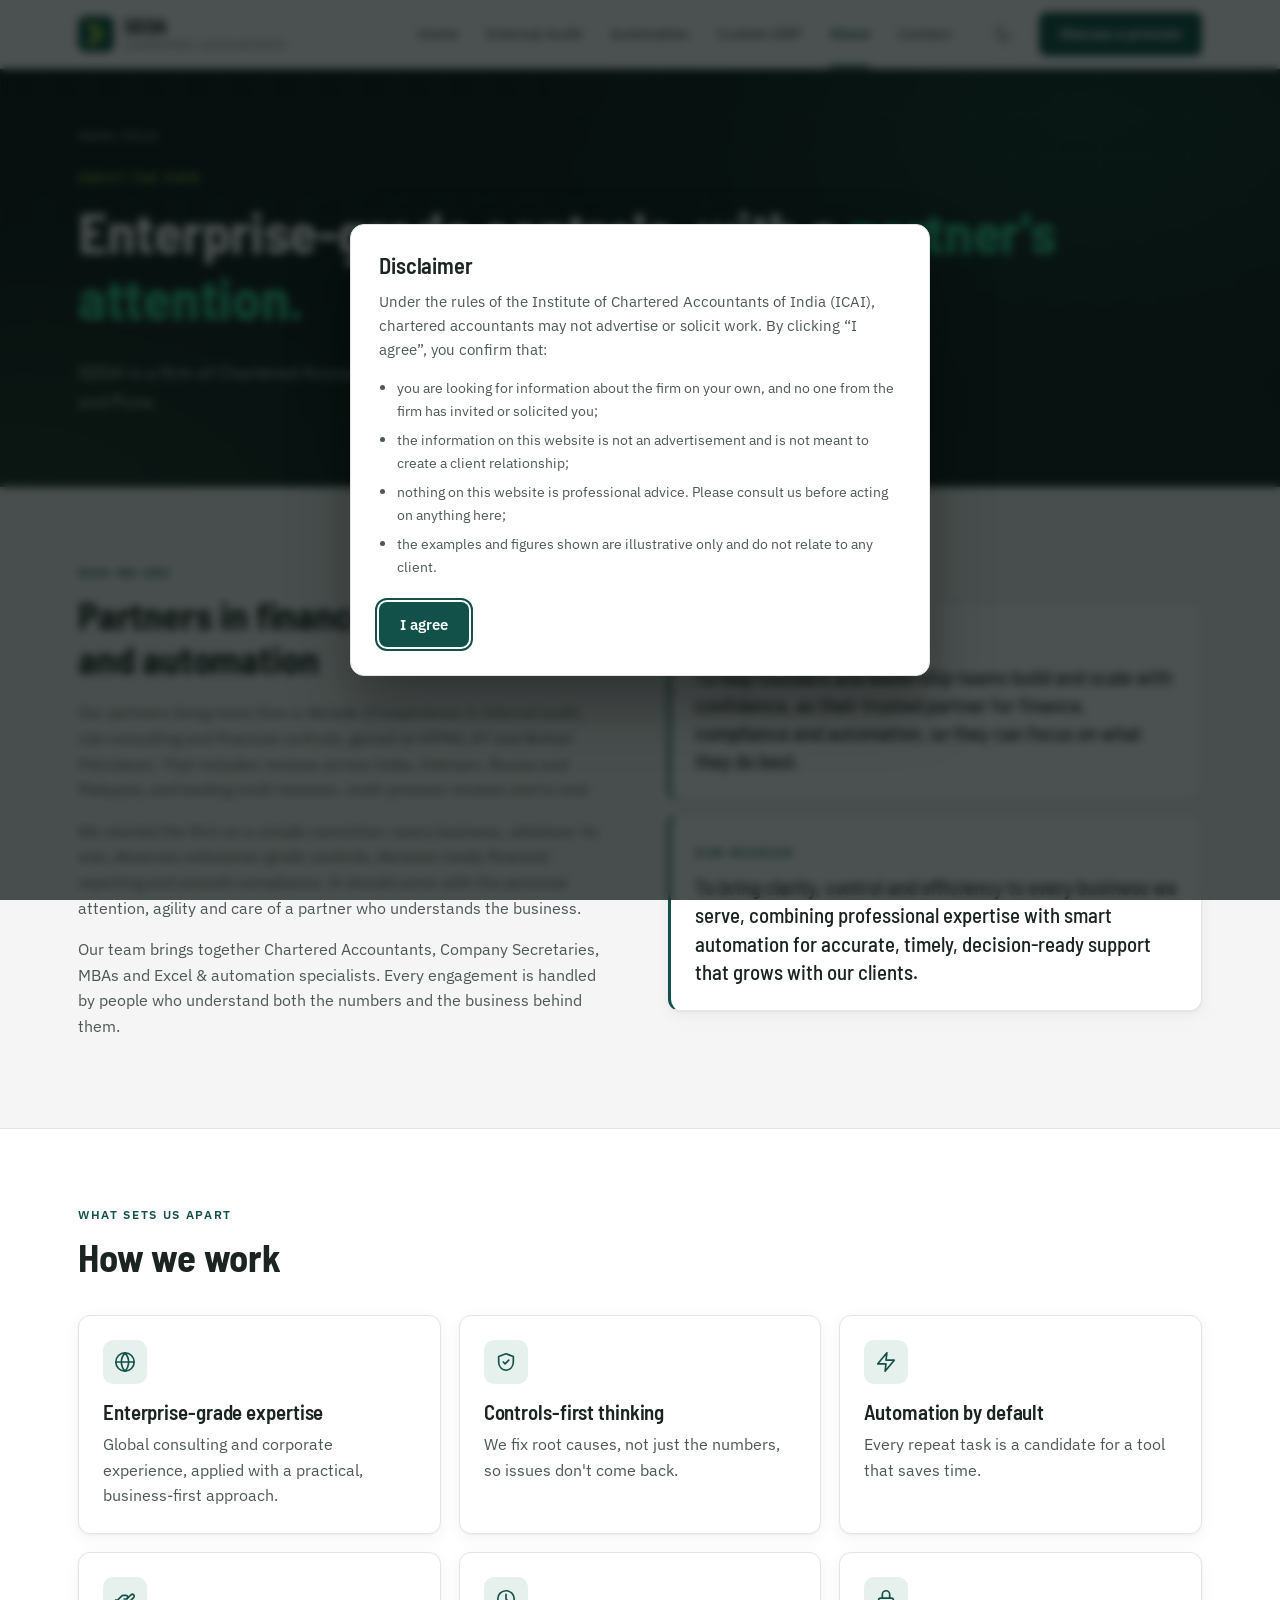
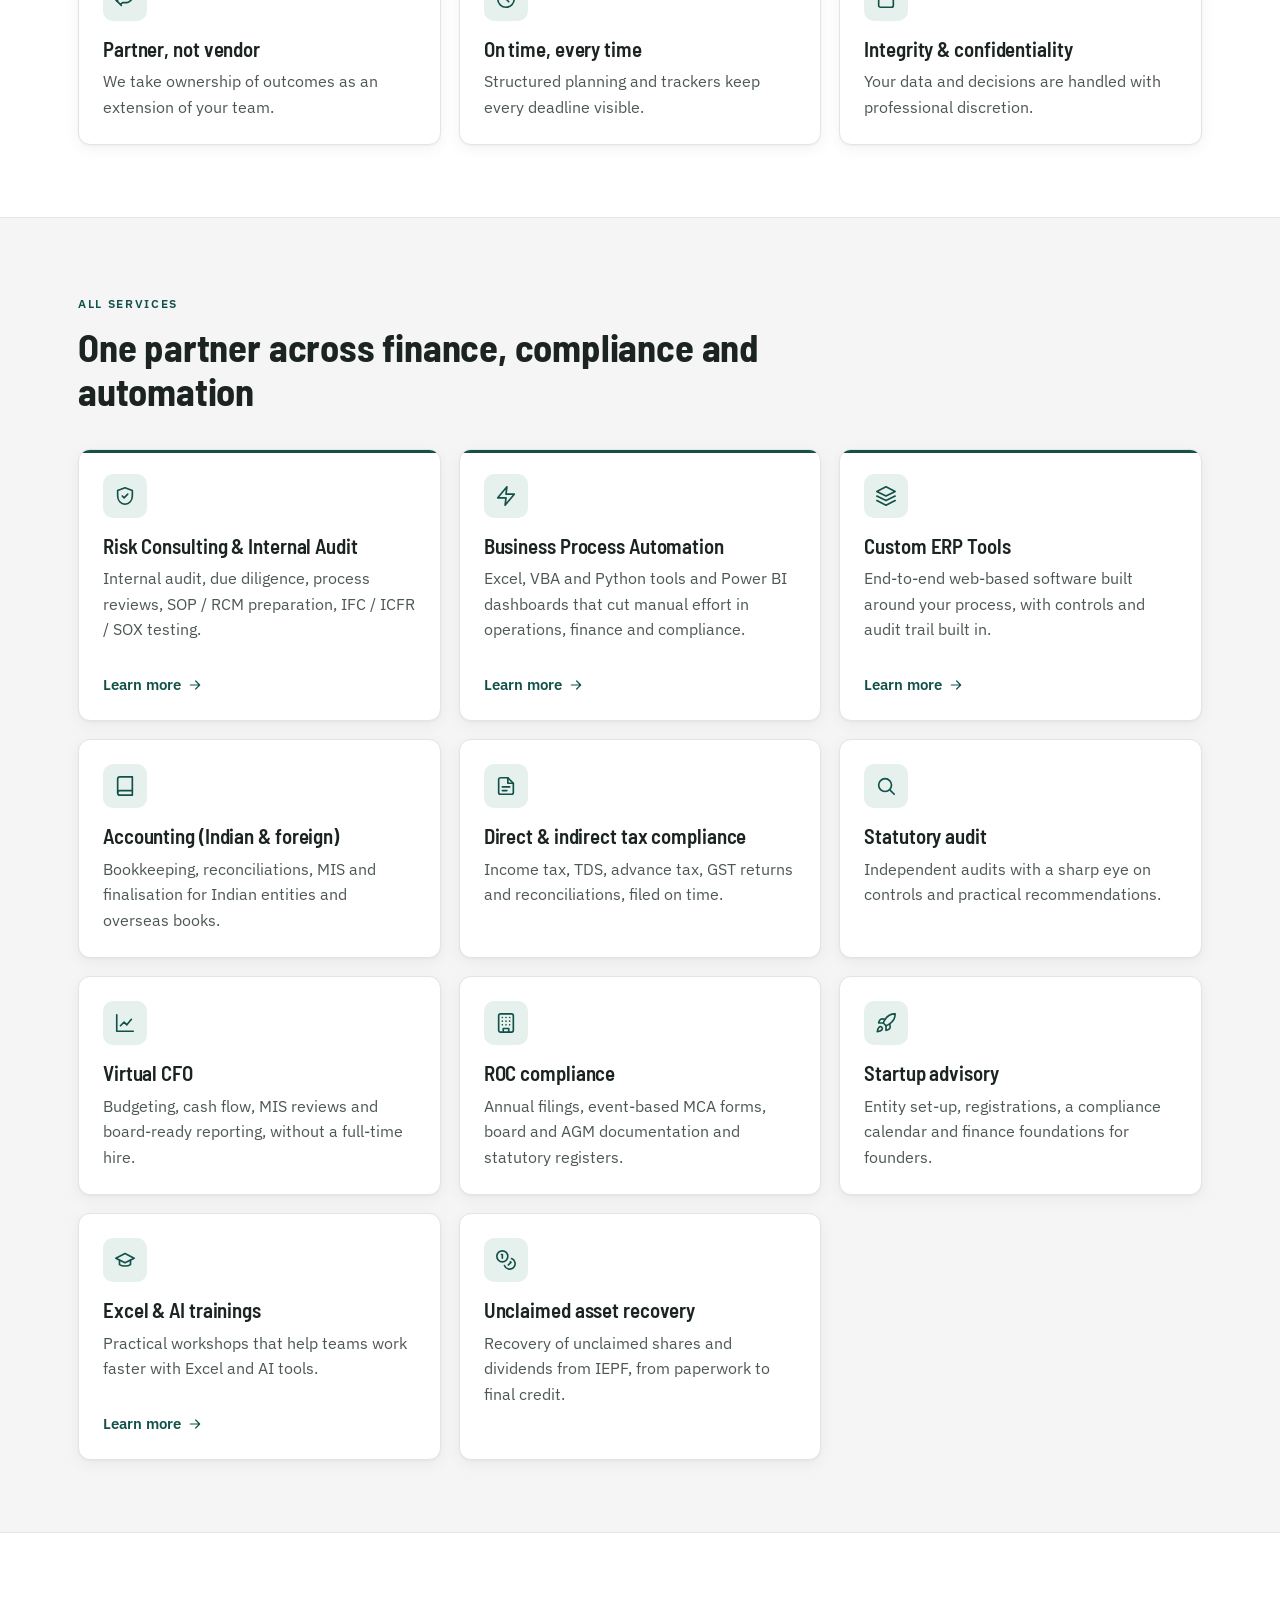
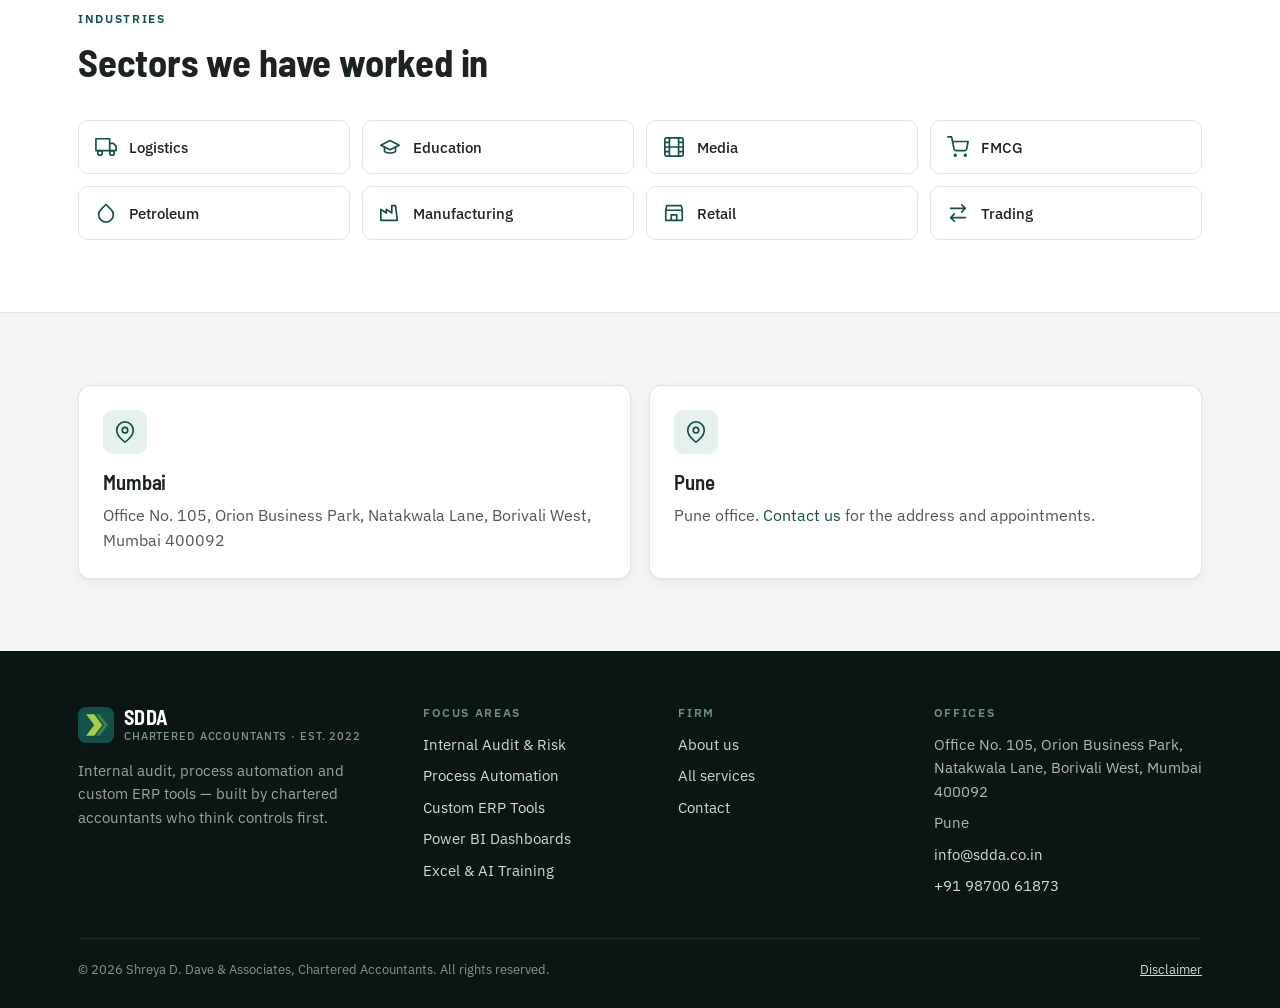
==== about.html @ 6442ee51 "Add SDDA firm website: internal audit, automation and custom ERP focus Static multi-page site with a" ====
<!doctype html>
<html lang="en-IN">
<head>
<meta charset="utf-8">
<meta name="viewport" content="width=device-width, initial-scale=1">
<title>About the Firm · SDDA</title>
<meta name="description" content="Shreya D. Dave & Associates, Chartered Accountants, established 2022, Mumbai and Pune.">
<meta name="theme-color" content="#0b1514">
<link rel="icon" href="assets/img/favicon.svg" type="image/svg+xml">
<link rel="preconnect" href="https://fonts.googleapis.com">
<link rel="preconnect" href="https://fonts.gstatic.com" crossorigin>
<link href="https://fonts.googleapis.com/css2?family=Barlow+Semi+Condensed:wght@500;600;700&amp;family=IBM+Plex+Mono:wght@400;500;600&amp;family=IBM+Plex+Sans:wght@400;500;600&amp;display=swap" rel="stylesheet">
<link rel="stylesheet" href="assets/css/style.css">
<script>try{var t=localStorage.getItem("sdda-theme");if(t==="light"||t==="dark")document.documentElement.setAttribute("data-theme",t)}catch(e){}</script>
</head>
<body>
<a class="sr-only" href="#main">Skip to content</a>
<header class="site-header">
  <div class="wrap nav">
    <button class="icon-btn menu-btn" type="button" aria-label="Open menu" aria-expanded="false" aria-controls="nav-links"><svg viewBox="0 0 24 24" fill="none" stroke="currentColor" stroke-width="1.8" stroke-linecap="round" stroke-linejoin="round" aria-hidden="true"><path d="M4 6h16M4 12h16M4 18h16"/></svg></button>
    <a class="brand" href="index.html" aria-label="SDDA home">
      <svg class="brand-mark" viewBox="0 0 40 40" aria-hidden="true"><rect width="40" height="40" rx="9" fill="#115149"/><path d="M9 8h9l9 12-9 12H9l9-12z" fill="#a8cd47"/><path d="M20 8h4l9 12-9 12h-4l9-12z" fill="#3d8448"/></svg>
      <span class="brand-text"><span class="brand-name">SDDA</span><span class="brand-sub">Chartered Accountants</span></span>
    </a>
    <ul class="nav-links" id="nav-links">
        <li><a href="index.html">Home</a></li>
        <li><a href="internal-audit.html">Internal Audit</a></li>
        <li><a href="automation.html">Automation</a></li>
        <li><a href="erp-solutions.html">Custom ERP</a></li>
        <li><a href="about.html" aria-current="page">About</a></li>
        <li><a href="contact.html">Contact</a></li>
        <li class="nav-links-cta"><a href="contact.html">Discuss a process</a></li>
    </ul>
    <div class="nav-actions">
      <button class="icon-btn theme-toggle" type="button" aria-label="Switch light or dark mode"><svg class="i-moon" viewBox="0 0 24 24" fill="none" stroke="currentColor" stroke-width="1.8" stroke-linecap="round" stroke-linejoin="round" aria-hidden="true"><path d="M21 12.8A9 9 0 1111.2 3a7 7 0 009.8 9.8z"/></svg><svg class="i-sun" viewBox="0 0 24 24" fill="none" stroke="currentColor" stroke-width="1.8" stroke-linecap="round" stroke-linejoin="round" aria-hidden="true"><circle cx="12" cy="12" r="4"/><path d="M12 2v2M12 20v2M4.9 4.9l1.4 1.4M17.7 17.7l1.4 1.4M2 12h2M20 12h2M4.9 19.1l1.4-1.4M17.7 6.3l1.4-1.4"/></svg></button>
      <a class="btn btn--primary nav-cta" href="contact.html">Discuss a process</a>
    </div>
  </div>
  <div class="nav-scrim"></div>
</header>
<main id="main">
<section class="hero">
  <div class="wrap page-hero">
    <div class="crumbs"><a href="index.html">Home</a> / About</div>
    <span class="eyebrow">About the firm</span>
    <h1>Enterprise-grade controls, with a <em>partner's attention.</em></h1>
    <p class="lead">SDDA is a firm of Chartered Accountants established in 2022, with offices in Mumbai and Pune.</p>
  </div>
</section>

<section class="section">
  <div class="wrap">
    <div class="split">
      <div>
        <span class="eyebrow">Who we are</span>
        <h2>Partners in finance, compliance and automation</h2>
        <p>Our partners bring more than a decade of experience in internal audit, risk consulting and financial controls, gained at KPMG, EY and British Petroleum. That includes reviews across India, Vietnam, Russia and Malaysia, and leading multi-location, multi-process reviews end to end.</p>
        <p>We started the firm on a simple conviction: every business, whatever its size, deserves enterprise-grade controls, decision-ready financial reporting and smooth compliance. It should come with the personal attention, agility and care of a partner who understands the business.</p>
        <p>Our team brings together Chartered Accountants, Company Secretaries, MBAs and Excel &amp; automation specialists. Every engagement is handled by people who understand both the numbers and the business behind them.</p>
      </div>
      <div class="grid" style="gap:14px">
        <div class="card vm"><span class="eyebrow">Our vision</span><p>To help founders and leadership teams build and scale with confidence, as their trusted partner for finance, compliance and automation, so they can focus on what they do best.</p></div>
        <div class="card vm"><span class="eyebrow">Our mission</span><p>To bring clarity, control and efficiency to every business we serve, combining professional expertise with smart automation for accurate, timely, decision-ready support that grows with our clients.</p></div>
      </div>
    </div>
  </div>
</section>

<section class="section section--alt">
  <div class="wrap">
    <div class="section-head">
      <span class="eyebrow">What sets us apart</span>
      <h2>How we work</h2>
    </div>
    <div class="grid grid-3">
      <div class="card"><span class="ico"><svg viewBox="0 0 24 24" fill="none" stroke="currentColor" stroke-width="1.8" stroke-linecap="round" stroke-linejoin="round" aria-hidden="true"><circle cx="12" cy="12" r="10"/><path d="M2 12h20M12 2a15.3 15.3 0 014 10 15.3 15.3 0 01-4 10 15.3 15.3 0 01-4-10 15.3 15.3 0 014-10z"/></svg></span><h3>Enterprise-grade expertise</h3><p>Global consulting and corporate experience, applied with a practical, business-first approach.</p></div>
      <div class="card"><span class="ico"><svg viewBox="0 0 24 24" fill="none" stroke="currentColor" stroke-width="1.8" stroke-linecap="round" stroke-linejoin="round" aria-hidden="true"><path d="M12 3l8 3v6c0 5-3.4 8.4-8 9-4.6-.6-8-4-8-9V6l8-3z"/><path d="M9 12l2 2 4-4"/></svg></span><h3>Controls-first thinking</h3><p>We fix root causes, not just the numbers, so issues don't come back.</p></div>
      <div class="card"><span class="ico"><svg viewBox="0 0 24 24" fill="none" stroke="currentColor" stroke-width="1.8" stroke-linecap="round" stroke-linejoin="round" aria-hidden="true"><path d="M13 2L3 14h9l-1 8 10-12h-9l1-8z"/></svg></span><h3>Automation by default</h3><p>Every repeat task is a candidate for a tool that saves time.</p></div>
      <div class="card"><span class="ico"><svg viewBox="0 0 24 24" fill="none" stroke="currentColor" stroke-width="1.8" stroke-linecap="round" stroke-linejoin="round" aria-hidden="true"><path d="M11 12h2a2 2 0 100-4h-3c-.6 0-1.1.2-1.4.6L3 14"/><path d="M7 18l1.6-1.4c.3-.4.8-.6 1.4-.6h4c1.1 0 2.1-.4 2.8-1.2l4.6-4.4a2 2 0 00-2.8-2.9l-4.2 3.9M2 13l6 6"/></svg></span><h3>Partner, not vendor</h3><p>We take ownership of outcomes as an extension of your team.</p></div>
      <div class="card"><span class="ico"><svg viewBox="0 0 24 24" fill="none" stroke="currentColor" stroke-width="1.8" stroke-linecap="round" stroke-linejoin="round" aria-hidden="true"><circle cx="12" cy="12" r="9"/><path d="M12 7v5l3 3"/></svg></span><h3>On time, every time</h3><p>Structured planning and trackers keep every deadline visible.</p></div>
      <div class="card"><span class="ico"><svg viewBox="0 0 24 24" fill="none" stroke="currentColor" stroke-width="1.8" stroke-linecap="round" stroke-linejoin="round" aria-hidden="true"><rect x="4" y="11" width="16" height="10" rx="2"/><path d="M8 11V7a4 4 0 018 0v4"/></svg></span><h3>Integrity &amp; confidentiality</h3><p>Your data and decisions are handled with professional discretion.</p></div>
    </div>
  </div>
</section>

<section class="section" id="services">
  <div class="wrap">
    <div class="section-head">
      <span class="eyebrow">All services</span>
      <h2>One partner across finance, compliance and automation</h2>
    </div>
    <div class="grid grid-3">
      <a class="card card--link pillar" href="internal-audit.html"><span class="ico"><svg viewBox="0 0 24 24" fill="none" stroke="currentColor" stroke-width="1.8" stroke-linecap="round" stroke-linejoin="round" aria-hidden="true"><path d="M12 3l8 3v6c0 5-3.4 8.4-8 9-4.6-.6-8-4-8-9V6l8-3z"/><path d="M9 12l2 2 4-4"/></svg></span><h3>Risk Consulting &amp; Internal Audit</h3><p>Internal audit, due diligence, process reviews, SOP / RCM preparation, IFC / ICFR / SOX testing.</p><span class="more">Learn more <svg viewBox="0 0 24 24" fill="none" stroke="currentColor" stroke-width="1.8" stroke-linecap="round" stroke-linejoin="round" aria-hidden="true"><path d="M5 12h14M13 6l6 6-6 6"/></svg></span></a>
      <a class="card card--link pillar" href="automation.html"><span class="ico"><svg viewBox="0 0 24 24" fill="none" stroke="currentColor" stroke-width="1.8" stroke-linecap="round" stroke-linejoin="round" aria-hidden="true"><path d="M13 2L3 14h9l-1 8 10-12h-9l1-8z"/></svg></span><h3>Business Process Automation</h3><p>Excel, VBA and Python tools and Power BI dashboards that cut manual effort in operations, finance and compliance.</p><span class="more">Learn more <svg viewBox="0 0 24 24" fill="none" stroke="currentColor" stroke-width="1.8" stroke-linecap="round" stroke-linejoin="round" aria-hidden="true"><path d="M5 12h14M13 6l6 6-6 6"/></svg></span></a>
      <a class="card card--link pillar" href="erp-solutions.html"><span class="ico"><svg viewBox="0 0 24 24" fill="none" stroke="currentColor" stroke-width="1.8" stroke-linecap="round" stroke-linejoin="round" aria-hidden="true"><path d="M12 2l10 5-10 5L2 7l10-5z"/><path d="M2 17l10 5 10-5M2 12l10 5 10-5"/></svg></span><h3>Custom ERP Tools</h3><p>End-to-end web-based software built around your process, with controls and audit trail built in.</p><span class="more">Learn more <svg viewBox="0 0 24 24" fill="none" stroke="currentColor" stroke-width="1.8" stroke-linecap="round" stroke-linejoin="round" aria-hidden="true"><path d="M5 12h14M13 6l6 6-6 6"/></svg></span></a>
      <div class="card"><span class="ico"><svg viewBox="0 0 24 24" fill="none" stroke="currentColor" stroke-width="1.8" stroke-linecap="round" stroke-linejoin="round" aria-hidden="true"><path d="M4 19.5A2.5 2.5 0 016.5 17H20V2H6.5A2.5 2.5 0 004 4.5v15z"/><path d="M4 19.5A2.5 2.5 0 006.5 22H20v-5"/></svg></span><h3>Accounting (Indian &amp; foreign)</h3><p>Bookkeeping, reconciliations, MIS and finalisation for Indian entities and overseas books.</p></div>
      <div class="card"><span class="ico"><svg viewBox="0 0 24 24" fill="none" stroke="currentColor" stroke-width="1.8" stroke-linecap="round" stroke-linejoin="round" aria-hidden="true"><path d="M14 3H6a2 2 0 00-2 2v14a2 2 0 002 2h12a2 2 0 002-2V9l-6-6z"/><path d="M14 3v6h6M8 13h8M8 17h5"/></svg></span><h3>Direct &amp; indirect tax compliance</h3><p>Income tax, TDS, advance tax, GST returns and reconciliations, filed on time.</p></div>
      <div class="card"><span class="ico"><svg viewBox="0 0 24 24" fill="none" stroke="currentColor" stroke-width="1.8" stroke-linecap="round" stroke-linejoin="round" aria-hidden="true"><circle cx="11" cy="11" r="7"/><path d="M21 21l-4.3-4.3"/></svg></span><h3>Statutory audit</h3><p>Independent audits with a sharp eye on controls and practical recommendations.</p></div>
      <div class="card"><span class="ico"><svg viewBox="0 0 24 24" fill="none" stroke="currentColor" stroke-width="1.8" stroke-linecap="round" stroke-linejoin="round" aria-hidden="true"><path d="M3 3v18h18"/><path d="M7 15l4-4 3 3 5-6"/></svg></span><h3>Virtual CFO</h3><p>Budgeting, cash flow, MIS reviews and board-ready reporting, without a full-time hire.</p></div>
      <div class="card"><span class="ico"><svg viewBox="0 0 24 24" fill="none" stroke="currentColor" stroke-width="1.8" stroke-linecap="round" stroke-linejoin="round" aria-hidden="true"><rect x="4" y="2" width="16" height="20" rx="2"/><path d="M9 22v-4h6v4M8 6h.01M16 6h.01M12 6h.01M12 10h.01M12 14h.01M16 10h.01M16 14h.01M8 10h.01M8 14h.01"/></svg></span><h3>ROC compliance</h3><p>Annual filings, event-based MCA forms, board and AGM documentation and statutory registers.</p></div>
      <div class="card"><span class="ico"><svg viewBox="0 0 24 24" fill="none" stroke="currentColor" stroke-width="1.8" stroke-linecap="round" stroke-linejoin="round" aria-hidden="true"><path d="M4.5 16.5c-1.5 1.3-2 5-2 5s3.7-.5 5-2c.7-.8.7-2.1-.1-2.9a2.2 2.2 0 00-2.9-.1z"/><path d="M12 15l-3-3a22 22 0 012-4A12.9 12.9 0 0122 2c0 2.7-.8 7.5-6 11a22.4 22.4 0 01-4 2z"/><path d="M9 12H4s.6-3 2-4c1.6-1.1 5 0 5 0M12 15v5s3-.6 4-2c1.1-1.6 0-5 0-5"/></svg></span><h3>Startup advisory</h3><p>Entity set-up, registrations, a compliance calendar and finance foundations for founders.</p></div>
      <a class="card card--link" href="automation.html#training"><span class="ico"><svg viewBox="0 0 24 24" fill="none" stroke="currentColor" stroke-width="1.8" stroke-linecap="round" stroke-linejoin="round" aria-hidden="true"><path d="M22 10L12 5 2 10l10 5 10-5z"/><path d="M6 12v5c3 2 9 2 12 0v-5"/></svg></span><h3>Excel &amp; AI trainings</h3><p>Practical workshops that help teams work faster with Excel and AI tools.</p><span class="more">Learn more <svg viewBox="0 0 24 24" fill="none" stroke="currentColor" stroke-width="1.8" stroke-linecap="round" stroke-linejoin="round" aria-hidden="true"><path d="M5 12h14M13 6l6 6-6 6"/></svg></span></a>
      <div class="card"><span class="ico"><svg viewBox="0 0 24 24" fill="none" stroke="currentColor" stroke-width="1.8" stroke-linecap="round" stroke-linejoin="round" aria-hidden="true"><circle cx="8" cy="8" r="6"/><path d="M18.1 10.4A6 6 0 1110.3 18M7 6h1v4M16.7 13.9l.7.7-2.8 2.8"/></svg></span><h3>Unclaimed asset recovery</h3><p>Recovery of unclaimed shares and dividends from IEPF, from paperwork to final credit.</p></div>
    </div>
  </div>
</section>

<section class="section section--alt">
  <div class="wrap">
    <div class="section-head">
      <span class="eyebrow">Industries</span>
      <h2>Sectors we have worked in</h2>
    </div>
    <div class="industries">
      <div class="industry"><svg viewBox="0 0 24 24" fill="none" stroke="currentColor" stroke-width="1.8" stroke-linecap="round" stroke-linejoin="round" aria-hidden="true"><path d="M1 3h15v13H1zM16 8h4l3 3v5h-7"/><circle cx="5.5" cy="18.5" r="2.5"/><circle cx="18.5" cy="18.5" r="2.5"/></svg> Logistics</div>
      <div class="industry"><svg viewBox="0 0 24 24" fill="none" stroke="currentColor" stroke-width="1.8" stroke-linecap="round" stroke-linejoin="round" aria-hidden="true"><path d="M22 10L12 5 2 10l10 5 10-5z"/><path d="M6 12v5c3 2 9 2 12 0v-5"/></svg> Education</div>
      <div class="industry"><svg viewBox="0 0 24 24" fill="none" stroke="currentColor" stroke-width="1.8" stroke-linecap="round" stroke-linejoin="round" aria-hidden="true"><rect x="2" y="2" width="20" height="20" rx="2"/><path d="M7 2v20M17 2v20M2 12h20M2 7h5M2 17h5M17 17h5M17 7h5"/></svg> Media</div>
      <div class="industry"><svg viewBox="0 0 24 24" fill="none" stroke="currentColor" stroke-width="1.8" stroke-linecap="round" stroke-linejoin="round" aria-hidden="true"><circle cx="9" cy="21" r="1"/><circle cx="20" cy="21" r="1"/><path d="M1 1h4l2.7 13.4a2 2 0 002 1.6h9.7a2 2 0 002-1.6L23 6H6"/></svg> FMCG</div>
      <div class="industry"><svg viewBox="0 0 24 24" fill="none" stroke="currentColor" stroke-width="1.8" stroke-linecap="round" stroke-linejoin="round" aria-hidden="true"><path d="M12 2.7l5.7 5.6a8 8 0 11-11.4 0z"/></svg> Petroleum</div>
      <div class="industry"><svg viewBox="0 0 24 24" fill="none" stroke="currentColor" stroke-width="1.8" stroke-linecap="round" stroke-linejoin="round" aria-hidden="true"><path d="M2 20V8l6 4V8l6 4V4h4l2 16H2z"/></svg> Manufacturing</div>
      <div class="industry"><svg viewBox="0 0 24 24" fill="none" stroke="currentColor" stroke-width="1.8" stroke-linecap="round" stroke-linejoin="round" aria-hidden="true"><path d="M3 9l1-5h16l1 5M3 9v11h18V9M3 9h18M9 20v-6h6v6"/></svg> Retail</div>
      <div class="industry"><svg viewBox="0 0 24 24" fill="none" stroke="currentColor" stroke-width="1.8" stroke-linecap="round" stroke-linejoin="round" aria-hidden="true"><path d="M16 3l4 4-4 4M20 7H4M8 21l-4-4 4-4M4 17h16"/></svg> Trading</div>
    </div>
  </div>
</section>

<section class="section">
  <div class="wrap">
    <div class="grid grid-2">
      <div class="card"><span class="ico"><svg viewBox="0 0 24 24" fill="none" stroke="currentColor" stroke-width="1.8" stroke-linecap="round" stroke-linejoin="round" aria-hidden="true"><path d="M21 10c0 7-9 13-9 13S3 17 3 10a9 9 0 0118 0z"/><circle cx="12" cy="10" r="3"/></svg></span><h3>Mumbai</h3><p>Office No. 105, Orion Business Park, Natakwala Lane, Borivali West, Mumbai 400092</p></div>
      <div class="card"><span class="ico"><svg viewBox="0 0 24 24" fill="none" stroke="currentColor" stroke-width="1.8" stroke-linecap="round" stroke-linejoin="round" aria-hidden="true"><path d="M21 10c0 7-9 13-9 13S3 17 3 10a9 9 0 0118 0z"/><circle cx="12" cy="10" r="3"/></svg></span><h3>Pune</h3><p>Pune office. <a href="contact.html">Contact us</a> for the address and appointments.</p></div>
    </div>
  </div>
</section>

</main>
<footer class="site-footer">
  <div class="wrap">
    <div class="footer-grid">
      <div>
        <a class="brand" href="index.html"><svg class="brand-mark" viewBox="0 0 40 40" aria-hidden="true"><rect width="40" height="40" rx="9" fill="#115149"/><path d="M9 8h9l9 12-9 12H9l9-12z" fill="#a8cd47"/><path d="M20 8h4l9 12-9 12h-4l9-12z" fill="#3d8448"/></svg><span class="brand-text"><span class="brand-name">SDDA</span><span class="brand-sub">Chartered Accountants · Est. 2022</span></span></a>
        <p class="mt-2">Internal audit, process automation and custom ERP tools — built by chartered accountants who think controls first.</p>
      </div>
      <div>
        <h4>Focus areas</h4>
        <ul>
          <li><a href="internal-audit.html">Internal Audit &amp; Risk</a></li>
          <li><a href="automation.html">Process Automation</a></li>
          <li><a href="erp-solutions.html">Custom ERP Tools</a></li>
          <li><a href="automation.html#dashboards">Power BI Dashboards</a></li>
          <li><a href="automation.html#training">Excel &amp; AI Training</a></li>
        </ul>
      </div>
      <div>
        <h4>Firm</h4>
        <ul>
          <li><a href="about.html">About us</a></li>
          <li><a href="about.html#services">All services</a></li>
          <li><a href="contact.html">Contact</a></li>
        </ul>
      </div>
      <div>
        <h4>Offices</h4>
        <ul>
          <li>Office No. 105, Orion Business Park, Natakwala Lane, Borivali West, Mumbai 400092</li>
          <li>Pune</li>
          <li><a href="mailto:info@sdda.co.in">info@sdda.co.in</a></li>
          <li><a href="tel:+919870061873">+91 98700 61873</a></li>
        </ul>
      </div>
    </div>
    <div class="footer-bottom">
      <span>© <span data-year>2026</span> Shreya D. Dave &amp; Associates, Chartered Accountants. All rights reserved.</span>
      <button type="button" data-open-disclaimer>Disclaimer</button>
    </div>
  </div>
</footer>

<div class="disclaimer" id="disclaimer" role="dialog" aria-modal="true" aria-labelledby="disclaimer-title">
  <div class="disclaimer-box">
    <h3 id="disclaimer-title">Disclaimer</h3>
    <p>Under the rules of the Institute of Chartered Accountants of India (ICAI), chartered accountants may not advertise or solicit work. By clicking “I agree”, you confirm that:</p>
    <ul>
      <li>you are looking for information about the firm on your own, and no one from the firm has invited or solicited you;</li>
      <li>the information on this website is not an advertisement and is not meant to create a client relationship;</li>
      <li>nothing on this website is professional advice. Please consult us before acting on anything here;</li>
      <li>the examples and figures shown are illustrative only and do not relate to any client.</li>
    </ul>
    <div class="btn-row mt-3"><button class="btn btn--primary" type="button" data-agree>I agree</button></div>
  </div>
</div>
<script src="assets/js/main.js"></script>
</body>
</html>
---- assets/css/style.css ----
/* =========================================================
   SDDA — Chartered Accountants · site styles
   Brand: deep green #115149 · mid green #3d8448 · lime #a8cd47
   ========================================================= */

:root {
  --accent: #115149;
  --accent-2: #3d8448;
  --accent-soft: #e6f0ec;
  --lime: #a8cd47;

  --bg: #f4f5f4;
  --surface: #ffffff;
  --surface-2: #f9faf9;
  --border: #e2e5e3;
  --text: #1b2421;
  --text-2: #4d5853;
  --text-3: #7b8580;

  --slate-900: #0b1514;
  --slate-800: #111f1e;
  --slate-700: #1a2c2a;
  --slate-600: #26403c;
  --emerald: #34d399;
  --emerald-2: #10b981;

  --ok: #1f8a4c;
  --warn: #b7791f;
  --bad: #c0392b;

  --radius: 12px;
  --radius-sm: 8px;
  --shadow: 0 1px 2px rgba(16, 24, 22, .04), 0 4px 16px rgba(16, 24, 22, .05);

  --f-head: "Barlow Semi Condensed", "Arial Narrow", system-ui, sans-serif;
  --f-body: "IBM Plex Sans", system-ui, -apple-system, "Segoe UI", sans-serif;
  --f-mono: "IBM Plex Mono", ui-monospace, Menlo, Consolas, monospace;

  --wrap: 1180px;
  color-scheme: light;
}

@media (prefers-color-scheme: dark) {
  :root:not([data-theme="light"]) {
    --accent: #6cc38f;
    --accent-2: #8fd3a6;
    --accent-soft: #15302a;
    --bg: #0c1413;
    --surface: #131e1c;
    --surface-2: #172422;
    --border: #24342f;
    --text: #e7eeeb;
    --text-2: #b3c0bb;
    --text-3: #83918b;
    --ok: #4cc27e;
    --warn: #e0a64a;
    --bad: #ef6a5b;
    --shadow: 0 1px 2px rgba(0, 0, 0, .3), 0 4px 16px rgba(0, 0, 0, .25);
    color-scheme: dark;
  }
}
:root[data-theme="dark"] {
  --accent: #6cc38f;
  --accent-2: #8fd3a6;
  --accent-soft: #15302a;
  --bg: #0c1413;
  --surface: #131e1c;
  --surface-2: #172422;
  --border: #24342f;
  --text: #e7eeeb;
  --text-2: #b3c0bb;
  --text-3: #83918b;
  --ok: #4cc27e;
  --warn: #e0a64a;
  --bad: #ef6a5b;
  --shadow: 0 1px 2px rgba(0, 0, 0, .3), 0 4px 16px rgba(0, 0, 0, .25);
  color-scheme: dark;
}

/* ---------- base ---------- */
*, *::before, *::after { box-sizing: border-box; }
html { -webkit-text-size-adjust: 100%; scroll-behavior: smooth; }
body {
  margin: 0;
  background: var(--bg);
  color: var(--text);
  font: 16px/1.6 var(--f-body);
  overflow-x: hidden;
}
img, svg { max-width: 100%; display: block; }
a { color: var(--accent); text-decoration: none; }
a:hover { text-decoration: underline; }
h1, h2, h3, h4 { font-family: var(--f-head); line-height: 1.15; margin: 0 0 .5em; color: var(--text); letter-spacing: -.005em; }
h1 { font-size: clamp(2.2rem, 5vw, 3.6rem); font-weight: 700; }
h2 { font-size: clamp(1.7rem, 3.4vw, 2.4rem); font-weight: 700; }
h3 { font-size: 1.3rem; font-weight: 600; }
p { margin: 0 0 1em; color: var(--text-2); }
code, .mono { font-family: var(--f-mono); font-size: .9em; }
:focus-visible { outline: 2px solid var(--accent); outline-offset: 2px; border-radius: 4px; }

.wrap { width: 100%; max-width: var(--wrap); margin: 0 auto; padding: 0 16px; }
@media (min-width: 720px) { .wrap { padding: 0 28px; } }

.eyebrow {
  display: inline-block;
  font: 600 .74rem/1 var(--f-body);
  letter-spacing: .14em;
  text-transform: uppercase;
  color: var(--accent);
  margin-bottom: .9rem;
}
.lead { font-size: 1.12rem; color: var(--text-2); max-width: 62ch; }
.muted { color: var(--text-3); }

.section { padding: 72px 0; }
.section--tight { padding: 48px 0; }
.section--alt { background: var(--surface); border-top: 1px solid var(--border); border-bottom: 1px solid var(--border); }
.section-head { max-width: 760px; margin-bottom: 36px; }
.section-head--center { margin-left: auto; margin-right: auto; text-align: center; }
.section-head--center .lead { margin-left: auto; margin-right: auto; }

/* ---------- buttons ---------- */
.btn {
  display: inline-flex; align-items: center; gap: .5rem;
  font: 600 .95rem/1 var(--f-body);
  padding: .85rem 1.25rem;
  border-radius: var(--radius-sm);
  border: 1px solid transparent;
  cursor: pointer;
  text-decoration: none !important;
  transition: background .15s, border-color .15s, color .15s, transform .15s;
}
.btn svg { width: 18px; height: 18px; }
.btn--primary { background: var(--accent); color: #fff; }
:root[data-theme="dark"] .btn--primary { color: #0b1514; }
@media (prefers-color-scheme: dark) { :root:not([data-theme="light"]) .btn--primary { color: #0b1514; } }
.btn--primary:hover { filter: brightness(1.08); transform: translateY(-1px); }
.btn--ghost { background: transparent; color: var(--text); border-color: var(--border); }
.btn--ghost:hover { border-color: var(--accent); color: var(--accent); }
.btn--light { background: var(--emerald); color: #062018; }
.btn--light:hover { filter: brightness(1.06); transform: translateY(-1px); }
.btn--outline-light { color: #e7eeeb; border-color: rgba(255,255,255,.25); background: transparent; }
.btn--outline-light:hover { border-color: var(--emerald); color: var(--emerald); }
.btn-row { display: flex; flex-wrap: wrap; gap: 12px; }

/* ---------- header ---------- */
.site-header {
  position: sticky; top: 0; z-index: 50;
  background: color-mix(in srgb, var(--surface) 92%, transparent);
  backdrop-filter: saturate(1.4) blur(10px);
  border-bottom: 1px solid var(--border);
}
.nav { display: flex; align-items: center; gap: 20px; height: 68px; }
.brand { display: flex; align-items: center; gap: 10px; color: var(--text); text-decoration: none !important; flex-shrink: 0; }
.brand-mark { width: 36px; height: 36px; flex-shrink: 0; }
.brand-text { display: flex; flex-direction: column; line-height: 1.05; }
.brand-name { font: 700 1.25rem/1 var(--f-head); letter-spacing: .02em; }
.brand-sub { font: 500 .68rem/1.2 var(--f-body); color: var(--text-3); letter-spacing: .08em; text-transform: uppercase; margin-top: 3px; }

.nav-links { display: flex; align-items: center; gap: 4px; margin-left: auto; list-style: none; padding: 0; margin-top: 0; margin-bottom: 0; }
.nav-links a {
  display: block; padding: 8px 12px; border-radius: 6px;
  color: var(--text-2); font-weight: 500; font-size: .94rem;
  text-decoration: none; position: relative;
}
.nav-links a:hover { color: var(--text); background: var(--surface-2); }
.nav-links a[aria-current="page"] { color: var(--accent); }
.nav-links a[aria-current="page"]::after {
  content: ""; position: absolute; left: 12px; right: 12px; bottom: -14px; height: 3px;
  background: var(--accent); border-radius: 3px 3px 0 0;
}
.nav-actions { display: flex; align-items: center; gap: 8px; }
.icon-btn {
  width: 40px; height: 40px; display: inline-grid; place-items: center;
  border-radius: 8px; border: 1px solid var(--border); background: var(--surface);
  color: var(--text-2); cursor: pointer;
}
.icon-btn:hover { color: var(--accent); border-color: var(--accent); }
.icon-btn svg { width: 18px; height: 18px; }
.theme-toggle .i-sun { display: none; }
:root[data-theme="dark"] .theme-toggle .i-sun { display: block; }
:root[data-theme="dark"] .theme-toggle .i-moon { display: none; }
@media (prefers-color-scheme: dark) {
  :root:not([data-theme="light"]) .theme-toggle .i-sun { display: block; }
  :root:not([data-theme="light"]) .theme-toggle .i-moon { display: none; }
}
.menu-btn { display: none; }
.nav-cta { margin-left: 8px; }

@media (max-width: 960px) {
  .menu-btn { display: inline-grid; }
  .nav-cta { display: none; }
  .nav-links {
    position: fixed; top: 0; left: 0; bottom: 0; width: min(300px, 84vw);
    flex-direction: column; align-items: stretch; gap: 2px;
    background: var(--slate-800); padding: 84px 14px 24px;
    transform: translateX(-100%); transition: transform .25s ease;
    margin: 0; z-index: 60; overflow-y: auto;
  }
  .nav-links a { color: #c9d6d1; padding: 12px 14px; font-size: 1rem; border-left: 3px solid transparent; border-radius: 0 6px 6px 0; }
  .nav-links a:hover { background: rgba(255,255,255,.05); color: #fff; }
  .nav-links a[aria-current="page"] { color: #fff; border-left-color: var(--emerald); background: rgba(52,211,153,.08); }
  .nav-links a[aria-current="page"]::after { display: none; }
  .nav-links .nav-links-cta { margin-top: 14px; }
  .nav-links .nav-links-cta a { background: var(--emerald); color: #062018; text-align: center; border-radius: 8px; border: 0; font-weight: 600; }
  body.nav-open .nav-links { transform: translateX(0); }
  .nav-scrim { position: fixed; inset: 0; background: rgba(0,0,0,.45); z-index: 55; opacity: 0; pointer-events: none; transition: opacity .2s; }
  body.nav-open .nav-scrim { opacity: 1; pointer-events: auto; }
  .nav-actions { margin-left: auto; }
  .brand { order: 0; }
}
@media (min-width: 961px) { .nav-links .nav-links-cta { display: none; } .nav-scrim { display: none; } }
.menu-btn { order: -1; }

/* ---------- hero (dark slate + emerald) ---------- */
.hero {
  position: relative;
  background:
    radial-gradient(900px 480px at 85% 10%, rgba(52,211,153,.14), transparent 60%),
    radial-gradient(700px 400px at 0% 100%, rgba(168,205,71,.08), transparent 60%),
    linear-gradient(180deg, var(--slate-900), var(--slate-800));
  color: #e7eeeb;
  overflow: hidden;
}
.hero::before {
  content: ""; position: absolute; inset: 0;
  background-image: linear-gradient(rgba(255,255,255,.035) 1px, transparent 1px), linear-gradient(90deg, rgba(255,255,255,.035) 1px, transparent 1px);
  background-size: 44px 44px;
  mask-image: linear-gradient(180deg, #000 0%, transparent 85%);
  pointer-events: none;
}
.hero .wrap { position: relative; }
.hero-grid { display: grid; grid-template-columns: 1fr; gap: 48px; padding-top: 64px; padding-bottom: 72px; align-items: center; }
@media (min-width: 1000px) { .hero-grid { grid-template-columns: 1.02fr 1fr; padding-top: 88px; padding-bottom: 96px; } }
.hero h1 { color: #fff; }
.hero h1 em { font-style: normal; color: var(--emerald); }
.hero .eyebrow { color: var(--lime); }
.hero p { color: #b3c3bd; }
.hero .lead { color: #c3d1cc; }
.hero-points { display: flex; flex-wrap: wrap; gap: 8px 18px; margin: 26px 0 30px; padding: 0; list-style: none; }
.hero-points li { display: flex; align-items: center; gap: 8px; font-size: .93rem; color: #cfdbd6; }
.hero-points svg { width: 16px; height: 16px; color: var(--emerald); flex-shrink: 0; }

/* page hero (inner pages) */
.page-hero { padding-top: 56px; padding-bottom: 52px; }
.page-hero .lead { color: #c3d1cc; }
.crumbs { font-size: .82rem; color: #8ea39b; margin-bottom: 18px; }
.crumbs a { color: #b3c3bd; }

/* ---------- Automation Flow graphic ---------- */
.flow {
  --f-card: #132423;
  --f-line: rgba(52,211,153,.35);
  position: relative;
  display: grid;
  grid-template-columns: 1fr 64px 1fr;
  align-items: center;
  gap: 0;
  padding: 22px;
  border-radius: 18px;
  background: linear-gradient(160deg, rgba(255,255,255,.05), rgba(255,255,255,.015));
  border: 1px solid rgba(255,255,255,.08);
  box-shadow: 0 30px 60px -20px rgba(0,0,0,.6), inset 0 1px 0 rgba(255,255,255,.05);
  isolation: isolate;
}
.flow-label {
  position: absolute; top: -12px; left: 22px;
  font: 600 .68rem/1 var(--f-body); letter-spacing: .14em; text-transform: uppercase;
  color: #062018; background: var(--emerald); padding: 6px 10px; border-radius: 99px;
}
.flow-card {
  position: relative;
  background: var(--f-card);
  border: 1px solid rgba(255,255,255,.08);
  border-radius: 12px;
  padding: 14px 14px 12px;
  font-size: .78rem;
  color: #cfe0d9;
  min-width: 0;
  transition: transform .35s ease, border-color .35s ease, box-shadow .35s ease;
}
.flow-card h4 {
  flex-wrap: wrap;
  font: 600 .7rem/1.2 var(--f-body); letter-spacing: .12em; text-transform: uppercase;
  color: #8fb3a7; margin: 0 0 10px; display: flex; align-items: center; justify-content: space-between; gap: 6px;
}
.flow-card .tag {
  white-space: nowrap;
  font: 500 .62rem/1 var(--f-mono); letter-spacing: 0; text-transform: none;
  padding: 3px 6px; border-radius: 4px; background: rgba(255,255,255,.06); color: #a9c3ba;
}
.flow-row { display: flex; justify-content: space-between; gap: 8px; padding: 5px 0; border-bottom: 1px dashed rgba(255,255,255,.07); font-family: var(--f-mono); font-size: .72rem; }
.flow-row:last-of-type { border-bottom: 0; }
.flow-row span:first-child { color: #9db5ad; font-family: var(--f-body); font-size: .74rem; white-space: nowrap; overflow: hidden; text-overflow: ellipsis; }
.flow-row b { font-weight: 500; color: #e7eeeb; white-space: nowrap; }
.flow-total { margin-top: 8px; padding-top: 8px; border-top: 1px solid rgba(255,255,255,.12); display: flex; justify-content: space-between; font: 600 .8rem/1 var(--f-mono); color: #fff; }

/* invoice side shimmer (being "read") */
.flow-card--in .scan {
  position: absolute; left: 0; right: 0; height: 36px; top: 0;
  background: linear-gradient(180deg, transparent, rgba(52,211,153,.18), transparent);
  border-radius: 12px; pointer-events: none;
  animation: scan 3.6s ease-in-out infinite;
}
@keyframes scan { 0% { transform: translateY(0); opacity: 0; } 15% { opacity: 1; } 85% { opacity: 1; } 100% { transform: translateY(190px); opacity: 0; } }

/* balance sheet side: rows fade in sequentially */
.flow-card--out .flow-row, .flow-card--out .flow-total { animation: rowIn 6s ease-in-out infinite both; }
.flow-card--out .flow-row:nth-of-type(1) { animation-delay: .2s; }
.flow-card--out .flow-row:nth-of-type(2) { animation-delay: .45s; }
.flow-card--out .flow-row:nth-of-type(3) { animation-delay: .7s; }
.flow-card--out .flow-row:nth-of-type(4) { animation-delay: .95s; }
.flow-card--out .flow-row:nth-of-type(5) { animation-delay: 1.2s; }
.flow-card--out .flow-total { animation-delay: 1.45s; }
@keyframes rowIn { 0%, 8% { opacity: .25; transform: translateX(-4px); } 20%, 88% { opacity: 1; transform: none; } 100% { opacity: .25; } }

.stamp {
  position: absolute; right: 10px; bottom: 34px;
  font: 700 .62rem/1 var(--f-head); letter-spacing: .16em; text-transform: uppercase;
  color: var(--emerald); border: 1.5px solid var(--emerald); border-radius: 6px;
  padding: 5px 7px; transform: rotate(-8deg); opacity: 0;
  animation: stamp 6s ease-in-out infinite; animation-delay: 1.8s;
  background: rgba(19,36,35,.85);
  display: flex; align-items: center; gap: 4px;
}
.stamp svg { width: 11px; height: 11px; }
@keyframes stamp { 0%, 6% { opacity: 0; transform: rotate(-8deg) scale(1.5); } 12%, 80% { opacity: 1; transform: rotate(-8deg) scale(1); } 92%, 100% { opacity: 0; transform: rotate(-8deg) scale(1); } }

/* pipe between cards */
.flow-pipe { position: relative; height: 100%; min-height: 200px; display: flex; flex-direction: column; justify-content: center; gap: 14px; }
.flow-pipe .lane { position: relative; height: 2px; background: rgba(255,255,255,.08); border-radius: 2px; overflow: hidden; }
.flow-pipe .lane::after {
  content: ""; position: absolute; top: 0; left: -40%; width: 40%; height: 100%;
  background: linear-gradient(90deg, transparent, var(--emerald), transparent);
  animation: flowLane 2.8s linear infinite;
  opacity: .55;
}
.flow-pipe .lane:nth-child(2)::after { animation-delay: .5s; }
.flow-pipe .lane:nth-child(3)::after { animation-delay: 1s; }
.flow-pipe .lane:nth-child(4)::after { animation-delay: 1.5s; }
.flow-pipe .lane:nth-child(5)::after { animation-delay: 2s; }
@keyframes flowLane { to { left: 100%; } }
.flow-pipe .node {
  position: absolute; left: 50%; top: 50%; transform: translate(-50%, -50%);
  width: 44px; height: 44px; border-radius: 12px;
  display: grid; place-items: center;
  background: #0d1b1a; border: 1px solid rgba(52,211,153,.45); color: var(--emerald);
  box-shadow: 0 0 0 6px rgba(52,211,153,.06);
  animation: nodePulse 2.8s ease-in-out infinite;
}
.flow-pipe .node svg { width: 20px; height: 20px; }
@keyframes nodePulse { 0%,100% { box-shadow: 0 0 0 6px rgba(52,211,153,.06); } 50% { box-shadow: 0 0 0 10px rgba(52,211,153,.12); } }

/* steps strip under the cards */
.flow-steps { grid-column: 1 / -1; display: grid; grid-template-columns: repeat(4, 1fr); gap: 8px; margin-top: 18px; }
.flow-step { font-size: .7rem; color: #8fb3a7; text-align: center; padding: 8px 4px; border-radius: 8px; background: rgba(255,255,255,.03); border: 1px solid rgba(255,255,255,.05); transition: color .3s, border-color .3s, background .3s; }
.flow-step b { display: block; font: 600 .82rem/1.2 var(--f-head); color: #e7eeeb; letter-spacing: .02em; }

/* hover: data pulses & flows faster, cards lift */
.flow:hover .flow-pipe .lane { background: rgba(52,211,153,.12); }
.flow:hover .flow-pipe .lane::after { animation-duration: 1.1s; opacity: 1; }
.flow:hover .flow-card--in { transform: translateX(-3px); border-color: rgba(52,211,153,.35); }
.flow:hover .flow-card--out { transform: translateX(3px); border-color: rgba(52,211,153,.55); box-shadow: 0 0 0 1px rgba(52,211,153,.2), 0 18px 40px -16px rgba(16,185,129,.45); }
.flow:hover .flow-card--in .flow-row b { animation: dataPulse 1.1s ease-in-out infinite; }
.flow:hover .flow-card--in .flow-row:nth-of-type(2) b { animation-delay: .15s; }
.flow:hover .flow-card--in .flow-row:nth-of-type(3) b { animation-delay: .3s; }
.flow:hover .flow-card--in .flow-row:nth-of-type(4) b { animation-delay: .45s; }
.flow:hover .flow-card--in .flow-row:nth-of-type(5) b { animation-delay: .6s; }
@keyframes dataPulse { 0%,100% { color: #e7eeeb; text-shadow: none; } 50% { color: var(--emerald); text-shadow: 0 0 10px rgba(52,211,153,.6); } }
.flow:hover .flow-step { color: #bfe9d6; border-color: rgba(52,211,153,.2); }
.flow .flow-step.is-active { background: rgba(52,211,153,.12); border-color: rgba(52,211,153,.4); color: #d5f5e6; }

/* flying data packets (JS adds them) */
.packet {
  position: absolute; z-index: 2; pointer-events: none;
  font: 500 .62rem/1 var(--f-mono); color: #062018;
  background: var(--emerald); padding: 3px 6px; border-radius: 4px;
  box-shadow: 0 0 12px rgba(52,211,153,.6);
  animation: packet 1.1s cubic-bezier(.5,0,.3,1) forwards;
}
@keyframes packet {
  0% { opacity: 0; transform: translate(0, 0) scale(.8); }
  15% { opacity: 1; }
  85% { opacity: 1; }
  100% { opacity: 0; transform: translate(var(--dx), var(--dy)) scale(1); }
}

@media (max-width: 560px) {
  .flow { grid-template-columns: 1fr; padding: 18px 14px; }
  .flow-pipe { min-height: 64px; flex-direction: row; gap: 10px; justify-content: center; }
  .flow-pipe .lane { width: 2px; height: 48px; }
  .flow-pipe .lane::after { left: 0; top: -40%; width: 100%; height: 40%; background: linear-gradient(180deg, transparent, var(--emerald), transparent); animation-name: flowLaneV; }
  .flow-steps { grid-template-columns: repeat(2, 1fr); }
}
@keyframes flowLaneV { from { top: -40%; } to { top: 100%; } }

@media (prefers-reduced-motion: reduce) {
  *, *::before, *::after { animation-duration: 0.001ms !important; animation-iteration-count: 1 !important; transition: none !important; }
  .stamp { opacity: 1; }
}

/* ---------- KPI / stat tiles ---------- */
.stats { display: grid; grid-template-columns: repeat(2, 1fr); gap: 14px; }
@media (min-width: 860px) { .stats { grid-template-columns: repeat(4, 1fr); } }
.stat { background: var(--surface); border: 1px solid var(--border); border-radius: var(--radius); padding: 20px; }
.stat-num { font: 700 clamp(1.6rem, 5vw, 2.2rem)/1.05 var(--f-head); color: var(--accent); }
.stat-label { font-size: .86rem; color: var(--text-2); margin-top: 8px; }
.stats-band { margin-top: -36px; position: relative; z-index: 2; }

/* ---------- cards ---------- */
.grid { display: grid; gap: 18px; }
.grid-2 { grid-template-columns: 1fr; }
.grid-3 { grid-template-columns: 1fr; }
.grid-4 { grid-template-columns: 1fr; }
@media (min-width: 680px) { .grid-2, .grid-3, .grid-4 { grid-template-columns: repeat(2, 1fr); } }
@media (min-width: 1000px) { .grid-3 { grid-template-columns: repeat(3, 1fr); } .grid-4 { grid-template-columns: repeat(4, 1fr); } }

.card {
  background: var(--surface); border: 1px solid var(--border); border-radius: var(--radius);
  padding: 24px; box-shadow: var(--shadow); min-width: 0;
}
.card h3 { margin-bottom: .4em; }
.card p:last-child { margin-bottom: 0; }
.card--link { display: flex; flex-direction: column; color: inherit; text-decoration: none !important; transition: border-color .2s, transform .2s; }
.card--link:hover { border-color: var(--accent); transform: translateY(-2px); }
.card .more { margin-top: auto; padding-top: 14px; font-weight: 600; font-size: .92rem; color: var(--accent); display: inline-flex; align-items: center; gap: 6px; }
.card .more svg { width: 16px; height: 16px; transition: transform .2s; }
.card--link:hover .more svg { transform: translateX(3px); }

.ico {
  width: 44px; height: 44px; border-radius: 10px; display: grid; place-items: center;
  background: var(--accent-soft); color: var(--accent); margin-bottom: 16px; flex-shrink: 0;
}
.ico svg { width: 22px; height: 22px; }
.num-badge { font: 700 .78rem/1 var(--f-mono); color: var(--accent); background: var(--accent-soft); padding: 5px 8px; border-radius: 6px; display: inline-block; margin-bottom: 12px; }

.pillar { position: relative; overflow: hidden; }
.pillar::before { content: ""; position: absolute; left: 0; top: 0; right: 0; height: 3px; background: var(--accent); }
.pillar ul { margin: 12px 0 0; }

.ticks { list-style: none; padding: 0; margin: 0; display: grid; gap: 8px; }
.ticks li { position: relative; padding-left: 26px; color: var(--text-2); font-size: .95rem; }
.ticks li::before {
  content: ""; position: absolute; left: 0; top: .35em; width: 16px; height: 16px; border-radius: 50%;
  background: var(--accent-soft) url("data:image/svg+xml,%3Csvg xmlns='http://www.w3.org/2000/svg' viewBox='0 0 24 24' fill='none' stroke='%233d8448' stroke-width='3' stroke-linecap='round' stroke-linejoin='round'%3E%3Cpath d='M5 12l5 5L20 7'/%3E%3C/svg%3E") center/10px no-repeat;
}

.chips { display: flex; flex-wrap: wrap; gap: 8px; }
.chip { font-size: .85rem; padding: 6px 12px; border-radius: 99px; background: var(--surface); border: 1px solid var(--border); color: var(--text-2); }
.chip--accent { background: var(--accent-soft); border-color: transparent; color: var(--accent); font-weight: 500; }

/* ---------- process steps ---------- */
.steps { display: grid; gap: 14px; grid-template-columns: 1fr; counter-reset: step; }
@media (min-width: 720px) { .steps { grid-template-columns: repeat(2, 1fr); } }
@media (min-width: 1000px) { .steps { grid-template-columns: repeat(4, 1fr); } }
.steps--5 { }
@media (min-width: 1000px) { .steps--5 { grid-template-columns: repeat(5, 1fr); } }
.step { position: relative; background: var(--surface); border: 1px solid var(--border); border-radius: var(--radius); padding: 22px 20px; }
.step::before {
  counter-increment: step; content: counter(step, decimal-leading-zero);
  font: 700 1.6rem/1 var(--f-head); color: var(--accent); display: block; margin-bottom: 10px;
}
.step h3 { font-size: 1.15rem; }
.step p { font-size: .93rem; margin: 0; }

/* ---------- tables ---------- */
.table-wrap { background: var(--surface); border: 1px solid var(--border); border-radius: var(--radius); overflow: hidden; }
.table-scroll { overflow-x: auto; -webkit-overflow-scrolling: touch; }
table { width: 100%; border-collapse: collapse; font-size: .93rem; }
th, td { text-align: left; padding: 12px 16px; border-bottom: 1px solid var(--border); vertical-align: top; }
th { font: 600 .72rem/1.2 var(--f-body); letter-spacing: .1em; text-transform: uppercase; color: var(--text-3); background: var(--surface-2); }
tr:last-child td { border-bottom: 0; }
td.num, th.num { text-align: right; font-family: var(--f-head); font-weight: 600; font-variant-numeric: tabular-nums; }
td .mono { color: var(--text-3); }

/* stacked table on mobile */
@media (max-width: 680px) {
  table.stack thead { display: none; }
  table.stack, table.stack tbody, table.stack tr, table.stack td { display: block; width: 100%; }
  table.stack tr { padding: 12px 16px; border-bottom: 1px solid var(--border); }
  table.stack tr:last-child { border-bottom: 0; }
  table.stack td { border: 0; padding: 3px 0; }
  table.stack td::before { content: attr(data-label); display: block; font: 600 .68rem/1.4 var(--f-body); letter-spacing: .1em; text-transform: uppercase; color: var(--text-3); }
  table.stack td.num { text-align: left; }
}

/* status pills (always icon + label) */
.status { display: inline-flex; align-items: center; gap: 6px; font-size: .8rem; font-weight: 600; padding: 4px 10px; border-radius: 99px; white-space: nowrap; }
.status svg { width: 13px; height: 13px; }
.status--ok { color: var(--ok); background: color-mix(in srgb, var(--ok) 12%, transparent); }
.status--warn { color: var(--warn); background: color-mix(in srgb, var(--warn) 14%, transparent); }
.status--bad { color: var(--bad); background: color-mix(in srgb, var(--bad) 12%, transparent); }

/* ---------- split / feature rows ---------- */
.split { display: grid; gap: 36px; grid-template-columns: 1fr; align-items: center; }
@media (min-width: 960px) { .split { grid-template-columns: 1fr 1fr; gap: 56px; } .split--rev > :first-child { order: 2; } }

/* ---------- ERP Before / After ---------- */
.ba { position: relative; }
.ba-tabs {
  display: inline-flex; padding: 4px; gap: 4px; border-radius: 10px;
  background: var(--surface); border: 1px solid var(--border); margin-bottom: 16px;
}
.ba-tab {
  font: 600 .9rem/1 var(--f-body); padding: 10px 16px; border-radius: 7px; border: 0; cursor: pointer;
  background: transparent; color: var(--text-2); display: inline-flex; align-items: center; gap: 8px;
}
.ba-tab svg { width: 16px; height: 16px; }
.ba-tab[aria-selected="true"][data-side="before"] { background: color-mix(in srgb, var(--bad) 12%, transparent); color: var(--bad); }
.ba-tab[aria-selected="true"][data-side="after"] { background: var(--accent); color: #fff; }
:root[data-theme="dark"] .ba-tab[aria-selected="true"][data-side="after"] { color: #0b1514; }
@media (prefers-color-scheme: dark) { :root:not([data-theme="light"]) .ba-tab[aria-selected="true"][data-side="after"] { color: #0b1514; } }

.ba-stage {
  --pos: 50%;
  position: relative; border-radius: 16px; overflow: hidden;
  border: 1px solid var(--border); box-shadow: var(--shadow);
  min-height: 440px; user-select: none; touch-action: pan-y;
  background: var(--surface);
}
.ba-pane { position: absolute; inset: 0; padding: 22px; overflow: hidden; }
.ba-pane--after { background: linear-gradient(170deg, var(--slate-800), var(--slate-900)); color: #e7eeeb; }
.ba-pane--before {
  background: #f3efe6; color: #3b3a36;
  clip-path: inset(0 calc(100% - var(--pos)) 0 0);
  z-index: 2;
}
.ba-handle {
  position: absolute; top: 0; bottom: 0; left: var(--pos); width: 0; z-index: 3;
}
.ba-handle::before { content: ""; position: absolute; top: 0; bottom: 0; left: -1px; width: 2px; background: #fff; box-shadow: 0 0 0 1px rgba(0,0,0,.1), 0 0 18px rgba(52,211,153,.6); }
.ba-knob {
  position: absolute; top: 50%; left: 0; transform: translate(-50%, -50%);
  width: 46px; height: 46px; border-radius: 50%;
  background: #fff; color: var(--slate-800); border: 0; cursor: ew-resize;
  display: grid; place-items: center; box-shadow: 0 6px 20px rgba(0,0,0,.25);
}
.ba-knob svg { width: 22px; height: 22px; }
.ba-range { position: absolute; inset: 0; width: 100%; height: 100%; opacity: 0; cursor: ew-resize; z-index: 4; margin: 0; }
.ba-cap {
  position: absolute; top: 14px; z-index: 5; font: 600 .68rem/1 var(--f-body); letter-spacing: .12em; text-transform: uppercase;
  padding: 6px 10px; border-radius: 99px; pointer-events: none;
}
.ba-cap--before { left: 14px; background: #c0392b; color: #fff; }
.ba-cap--after { right: 14px; background: var(--emerald); color: #062018; }

/* legacy (before) content */
.legacy { position: relative; height: 100%; padding-top: 30px; font-family: "Courier New", var(--f-mono); }
.legacy h4 { font: 700 1.1rem/1.2 "Courier New", monospace; color: #3b3a36; margin: 0 0 10px; }
.legacy-sheet { background: #fffdf7; border: 1px solid #d9d2c1; padding: 10px; font-size: .72rem; line-height: 1.4; transform: rotate(-1deg); max-width: 440px; }
.legacy-sheet .r { display: grid; grid-template-columns: 1.4fr 1fr 1fr; gap: 6px; border-bottom: 1px solid #ece5d3; padding: 3px 0; }
.legacy-sheet .r span:nth-child(n+2) { text-align: right; }
.legacy-sheet .x { color: #c0392b; font-weight: 700; }
.legacy-alert {
  display: inline-flex; align-items: center; gap: 6px;
  background: #fde2df; color: #9b2c20; border: 1px solid #f3b4ab; border-radius: 4px;
  font: 600 .72rem/1.2 var(--f-body); padding: 6px 9px; margin: 6px 6px 0 0;
}
.legacy-alert svg { width: 13px; height: 13px; flex-shrink: 0; }
.legacy-notes { margin: 14px 0 0; padding-left: 18px; font-size: .78rem; color: #5b574d; max-width: 440px; }
.legacy-notes li { margin-bottom: 3px; }
.sticky-note {
  position: absolute; right: 8%; top: 54%; width: 150px; padding: 10px; font: .75rem/1.35 "Comic Sans MS", "Segoe Print", cursive;
  background: #fff3a6; color: #5b4f00; transform: rotate(4deg); box-shadow: 0 6px 14px rgba(0,0,0,.15);
}
.sticky-note.n2 { right: 26%; top: 74%; transform: rotate(-5deg); background: #ffd9a6; color: #6b3d00; }

/* erp (after) content */
.erp { display: grid; grid-template-columns: 148px 1fr; gap: 14px; height: 100%; padding-top: 30px; }
.erp-side { background: rgba(255,255,255,.03); border: 1px solid rgba(255,255,255,.06); border-radius: 10px; padding: 12px 8px; font-size: .74rem; }
.erp-side .g { font: 600 .6rem/1 var(--f-body); letter-spacing: .14em; text-transform: uppercase; color: #6f8f85; margin: 10px 8px 6px; }
.erp-side .g:first-child { margin-top: 2px; }
.erp-side .it { display: flex; justify-content: space-between; align-items: center; padding: 6px 8px; border-radius: 6px; color: #b9cdc6; border-left: 2px solid transparent; }
.erp-side .it.on { background: rgba(52,211,153,.1); color: #fff; border-left-color: var(--emerald); }
.erp-side .bd { font: 600 .6rem/1 var(--f-mono); padding: 2px 5px; border-radius: 99px; background: rgba(255,255,255,.08); }
.erp-side .bd.red { background: #c0392b; color: #fff; }
.erp-main { min-width: 0; display: grid; gap: 12px; align-content: start; }
.erp-kpis { display: grid; grid-template-columns: repeat(3, 1fr); gap: 10px; }
.erp-kpi { background: rgba(255,255,255,.04); border: 1px solid rgba(255,255,255,.07); border-radius: 10px; padding: 10px 12px; }
.erp-kpi small { display: block; font-size: .62rem; letter-spacing: .1em; text-transform: uppercase; color: #8fb3a7; }
.erp-kpi b { font: 700 1.35rem/1.1 var(--f-head); color: #fff; }
.erp-kpi i { font-style: normal; font-size: .66rem; color: var(--emerald); display: flex; align-items: center; gap: 3px; }
.erp-kpi i svg { width: 11px; height: 11px; }
.erp-chart { background: rgba(255,255,255,.04); border: 1px solid rgba(255,255,255,.07); border-radius: 10px; padding: 10px 12px; }
.erp-chart small { font-size: .62rem; letter-spacing: .1em; text-transform: uppercase; color: #8fb3a7; }
.bars { display: flex; align-items: flex-end; gap: 6px; height: 78px; margin-top: 8px; }
.bars span { flex: 1; background: linear-gradient(180deg, var(--emerald), rgba(16,185,129,.35)); border-radius: 3px 3px 0 0; transform-origin: bottom; animation: grow 1s ease both; }
.bars span:nth-child(odd) { opacity: .75; }
@keyframes grow { from { transform: scaleY(0); } }
.erp-checks { background: rgba(255,255,255,.04); border: 1px solid rgba(255,255,255,.07); border-radius: 10px; padding: 8px 12px; font-size: .74rem; }
.erp-checks .c { display: flex; align-items: center; justify-content: space-between; gap: 8px; padding: 5px 0; border-bottom: 1px dashed rgba(255,255,255,.07); color: #cfe0d9; }
.erp-checks .c:last-child { border-bottom: 0; }
.erp-checks .ok { display: inline-flex; align-items: center; gap: 4px; color: var(--emerald); font-weight: 600; font-size: .68rem; white-space: nowrap; }
.erp-checks .ok svg { width: 12px; height: 12px; }

@media (max-width: 700px) {
  .ba-stage { min-height: 560px; }
  .erp { grid-template-columns: 1fr; }
  .erp-side { display: none; }
  .erp-kpi b { font-size: 1.1rem; }
  .sticky-note { right: 4%; top: 64%; width: 130px; }
  .sticky-note.n2 { display: none; }
}

/* ---------- Concept cards (internal audit) ---------- */
.concept { display: flex; flex-direction: column; }
.concept .tagline { font: 600 .74rem/1.3 var(--f-body); letter-spacing: .08em; text-transform: uppercase; color: var(--text-3); margin-top: auto; padding-top: 16px; border-top: 1px solid var(--border); }
.concept .ticks { margin: 14px 0 16px; }

/* matrix demo */
.matrix .code { font-family: var(--f-mono); font-size: .82rem; color: var(--text-3); }

/* ---------- dashboard mock (Power BI) ---------- */
.mock {
  background: var(--surface); border: 1px solid var(--border); border-radius: 14px; box-shadow: var(--shadow); overflow: hidden;
}
.mock-top { display: flex; justify-content: space-between; align-items: center; gap: 10px; padding: 12px 16px; border-bottom: 1px solid var(--border); background: var(--surface-2); }
.mock-top b { font: 600 .95rem/1.2 var(--f-head); }
.mock-top small { font-size: .72rem; color: var(--text-3); }
.mock-body { padding: 16px; display: grid; gap: 14px; }
.mock-kpis { display: grid; grid-template-columns: repeat(2, 1fr); gap: 10px; }
@media (min-width: 560px) { .mock-kpis { grid-template-columns: repeat(4, 1fr); } }
.mock-kpi { border: 1px solid var(--border); border-radius: 10px; padding: 10px 12px; }
.mock-kpi small { display: block; font-size: .68rem; color: var(--text-3); text-transform: uppercase; letter-spacing: .08em; }
.mock-kpi b { font: 700 1.3rem/1.2 var(--f-head); }
.mock-kpi .status { margin-top: 4px; font-size: .68rem; padding: 2px 7px; }
.ageing { display: grid; gap: 8px; }
.ageing .a { display: grid; grid-template-columns: 74px 1fr 40px; gap: 10px; align-items: center; font-size: .8rem; color: var(--text-2); }
.ageing .track { height: 10px; border-radius: 99px; background: var(--surface-2); border: 1px solid var(--border); overflow: hidden; }
.ageing .fill { height: 100%; background: var(--accent); border-radius: 99px; }
.ageing .a b { font: 600 .82rem/1 var(--f-head); text-align: right; }

/* ---------- training levels ---------- */
.level .lvl { font: 700 .78rem/1 var(--f-mono); color: var(--accent); }
.level h3 { margin-top: 6px; }
.level .who { font-size: .88rem; color: var(--text-3); margin-bottom: 12px; }
.level .case { font-size: .86rem; margin-top: 14px; padding-top: 12px; border-top: 1px solid var(--border); color: var(--text-2); }

/* ---------- CTA band ---------- */
.cta {
  background: linear-gradient(135deg, var(--slate-800), #0f2a26);
  color: #e7eeeb; border-radius: 18px; padding: 40px 28px; position: relative; overflow: hidden;
}
.cta::after { content: ""; position: absolute; right: -80px; top: -80px; width: 280px; height: 280px; border-radius: 50%; background: radial-gradient(circle, rgba(52,211,153,.25), transparent 70%); }
.cta h2 { color: #fff; }
.cta p { color: #b8c9c3; }
.cta-grid { display: grid; gap: 28px; position: relative; z-index: 1; }
@media (min-width: 900px) { .cta { padding: 52px 48px; } .cta-grid { grid-template-columns: 1.2fr 1fr; align-items: center; } }
.cta-steps { list-style: none; padding: 0; margin: 0; display: grid; gap: 12px; }
.cta-steps li { display: grid; grid-template-columns: 34px 1fr; gap: 12px; align-items: start; }
.cta-steps .n { width: 34px; height: 34px; border-radius: 50%; display: grid; place-items: center; font: 700 .95rem/1 var(--f-head); color: #062018; background: var(--emerald); }
.cta-steps b { color: #fff; display: block; font-weight: 600; }
.cta-steps span { font-size: .9rem; color: #a8bbb4; }

/* ---------- industries ---------- */
.industries { display: grid; grid-template-columns: repeat(2, 1fr); gap: 12px; }
@media (min-width: 680px) { .industries { grid-template-columns: repeat(4, 1fr); } }
.industry { display: flex; align-items: center; gap: 12px; background: var(--surface); border: 1px solid var(--border); border-radius: 10px; padding: 14px 16px; font-weight: 500; font-size: .95rem; }
.industry svg { width: 22px; height: 22px; color: var(--accent); flex-shrink: 0; }

/* ---------- forms ---------- */
.form { display: grid; gap: 16px; }
.form-row { display: grid; gap: 16px; grid-template-columns: 1fr; }
@media (min-width: 640px) { .form-row { grid-template-columns: 1fr 1fr; } }
.field label { display: block; font-size: .86rem; font-weight: 500; margin-bottom: 6px; color: var(--text); }
.field input, .field select, .field textarea {
  width: 100%; font: inherit; font-size: .95rem; color: var(--text);
  background: var(--surface); border: 1px solid var(--border); border-radius: 8px; padding: 11px 12px;
}
.field textarea { min-height: 130px; resize: vertical; }
.field input:focus, .field select:focus, .field textarea:focus { outline: none; border-color: var(--accent); box-shadow: 0 0 0 3px var(--accent-soft); }
.checks { display: flex; flex-wrap: wrap; gap: 8px; }
.checks label { display: inline-flex; align-items: center; gap: 8px; font-size: .88rem; padding: 8px 12px; border: 1px solid var(--border); border-radius: 8px; cursor: pointer; background: var(--surface); margin: 0; font-weight: 400; }
.checks input { accent-color: var(--accent); width: auto; }
.form-note { font-size: .82rem; color: var(--text-3); }

.contact-list { list-style: none; padding: 0; margin: 0; display: grid; gap: 18px; }
.contact-list li { display: grid; grid-template-columns: 40px 1fr; gap: 14px; }
.contact-list .ico { margin: 0; width: 40px; height: 40px; }
.contact-list b { display: block; font-size: .78rem; letter-spacing: .1em; text-transform: uppercase; color: var(--text-3); font-weight: 600; margin-bottom: 2px; }
.contact-list span, .contact-list a { color: var(--text); }

/* ---------- vision / mission ---------- */
.vm { border-left: 3px solid var(--accent); }
.vm p { font-family: var(--f-head); font-size: 1.3rem; line-height: 1.35; color: var(--text); font-weight: 500; }

/* ---------- footer ---------- */
.site-footer { background: var(--slate-900); color: #a8bbb4; padding: 56px 0 28px; margin-top: 0; }
.site-footer a { color: #cfdbd6; }
.site-footer a:hover { color: var(--emerald); }
.footer-grid { display: grid; gap: 32px; grid-template-columns: 1fr; }
@media (min-width: 760px) { .footer-grid { grid-template-columns: 1.4fr 1fr 1fr 1.2fr; } }
.site-footer h4 { font: 600 .74rem/1 var(--f-body); letter-spacing: .14em; text-transform: uppercase; color: #6f8f85; margin-bottom: 14px; }
.site-footer ul { list-style: none; margin: 0; padding: 0; display: grid; gap: 8px; font-size: .92rem; }
.site-footer .brand-name { color: #fff; }
.site-footer .brand-sub { color: #7f978f; }
.site-footer p { color: #93a8a0; font-size: .92rem; }
.footer-bottom { margin-top: 40px; padding-top: 20px; border-top: 1px solid rgba(255,255,255,.08); display: flex; flex-wrap: wrap; gap: 10px 24px; justify-content: space-between; font-size: .82rem; color: #7f978f; }
.footer-bottom button { background: none; border: 0; color: #cfdbd6; font: inherit; cursor: pointer; padding: 0; text-decoration: underline; }

/* ---------- ICAI disclaimer ---------- */
.disclaimer {
  position: fixed; inset: 0; z-index: 100; display: none; place-items: center; padding: 16px;
  background: rgba(6, 14, 13, .72); backdrop-filter: blur(4px);
}
.disclaimer.is-open { display: grid; }
.disclaimer-box { background: var(--surface); color: var(--text); border-radius: 14px; max-width: 580px; width: 100%; padding: 28px; border: 1px solid var(--border); box-shadow: 0 30px 60px rgba(0,0,0,.35); max-height: 90vh; overflow-y: auto; }
.disclaimer-box h3 { font-size: 1.4rem; }
.disclaimer-box p { font-size: .92rem; }
.disclaimer-box ul { padding-left: 18px; font-size: .9rem; color: var(--text-2); }
.disclaimer-box li { margin-bottom: 6px; }

/* utility */
.mt-0 { margin-top: 0; } .mb-0 { margin-bottom: 0; }
.mt-2 { margin-top: 16px; } .mt-3 { margin-top: 24px; } .mt-4 { margin-top: 36px; }
.center { text-align: center; }
.sr-only { position: absolute; width: 1px; height: 1px; padding: 0; margin: -1px; overflow: hidden; clip: rect(0,0,0,0); white-space: nowrap; border: 0; }
.note { font-size: .84rem; color: var(--text-3); }
.divider { height: 1px; background: var(--border); margin: 28px 0; border: 0; }
[hidden] { display: none !important; }
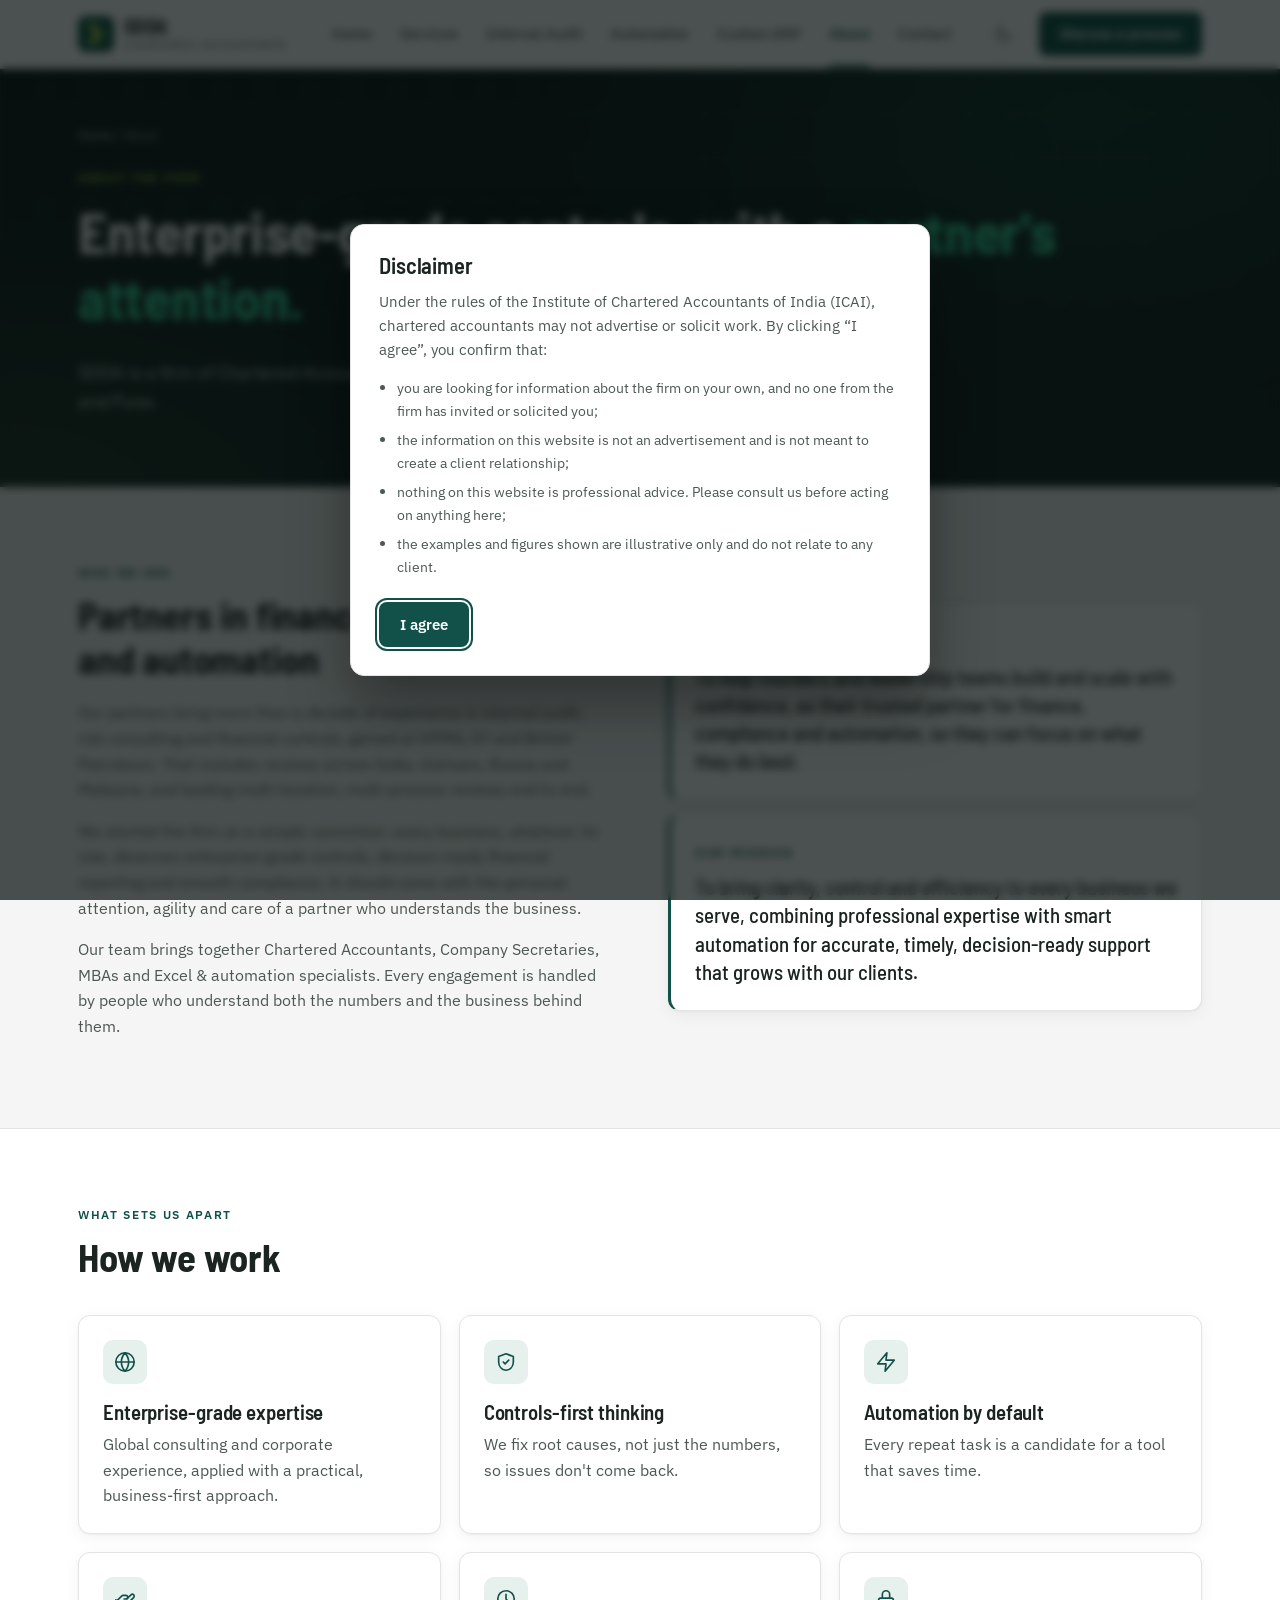
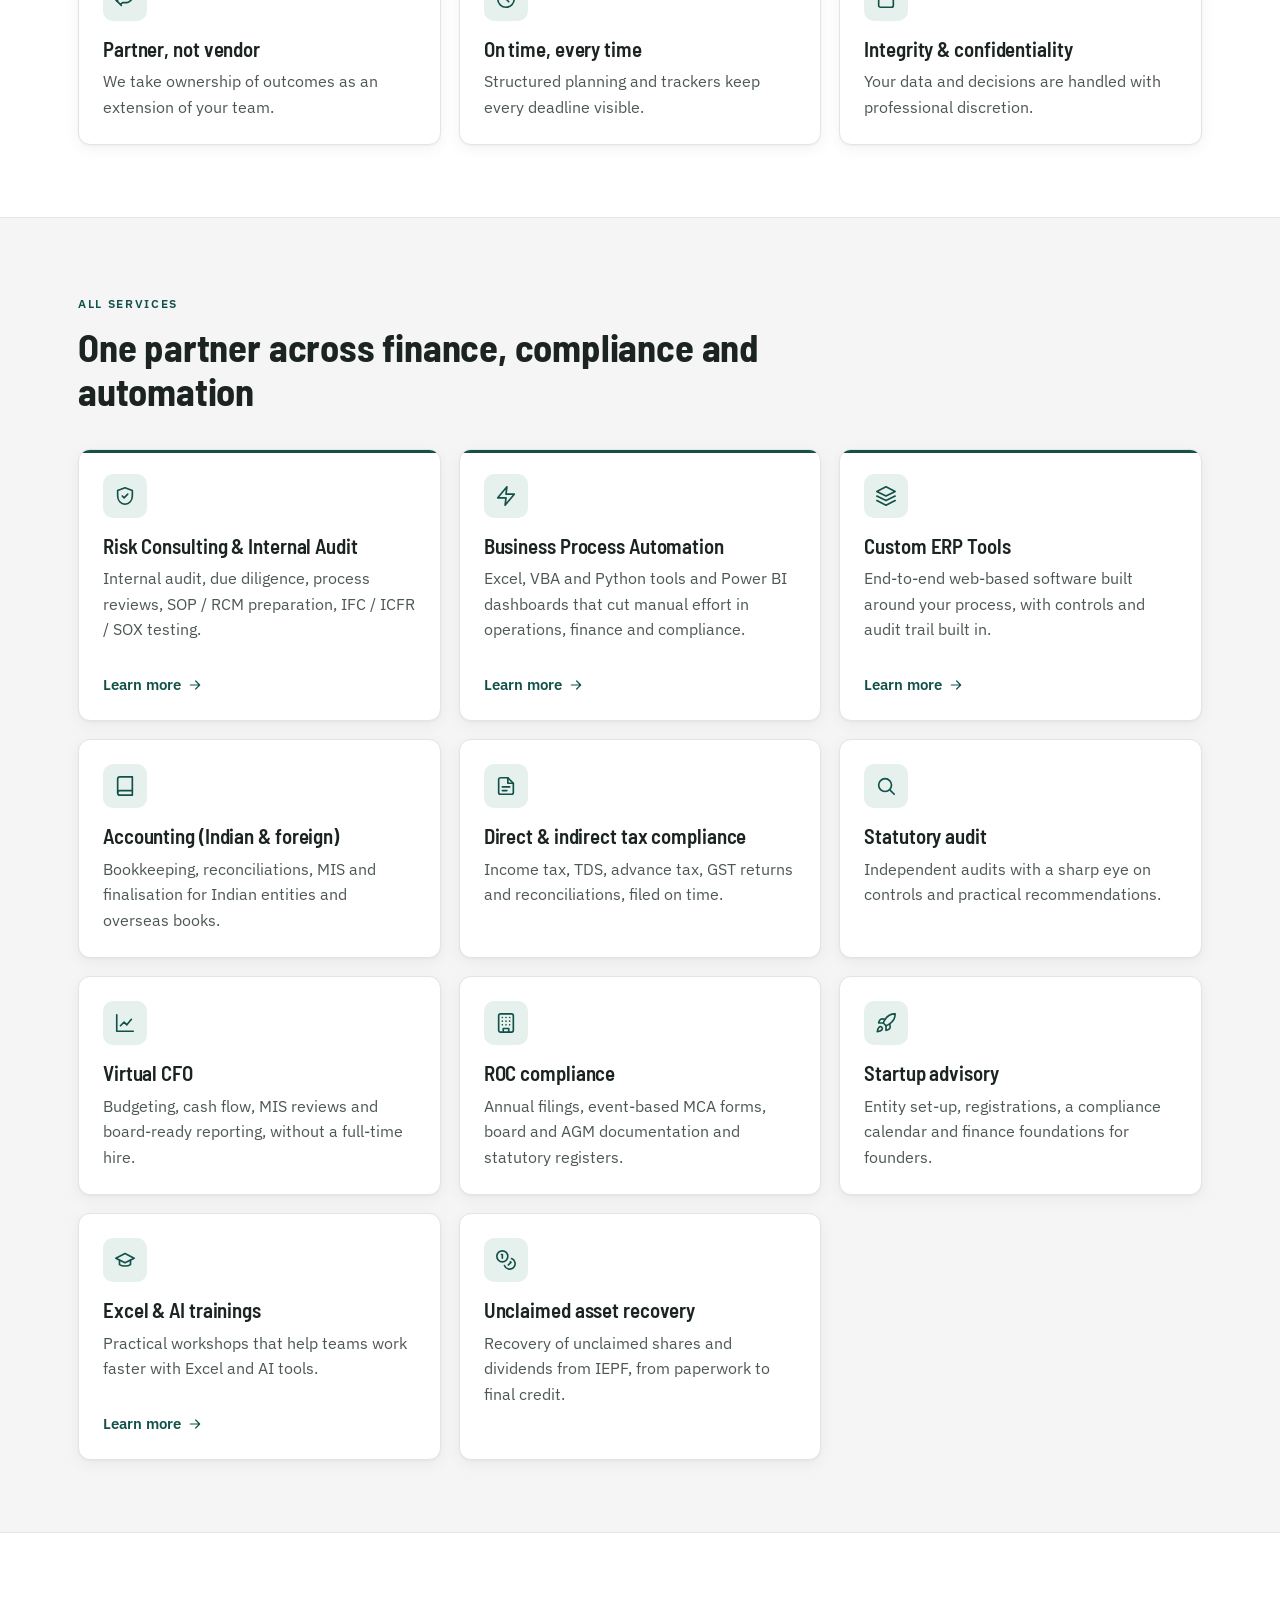
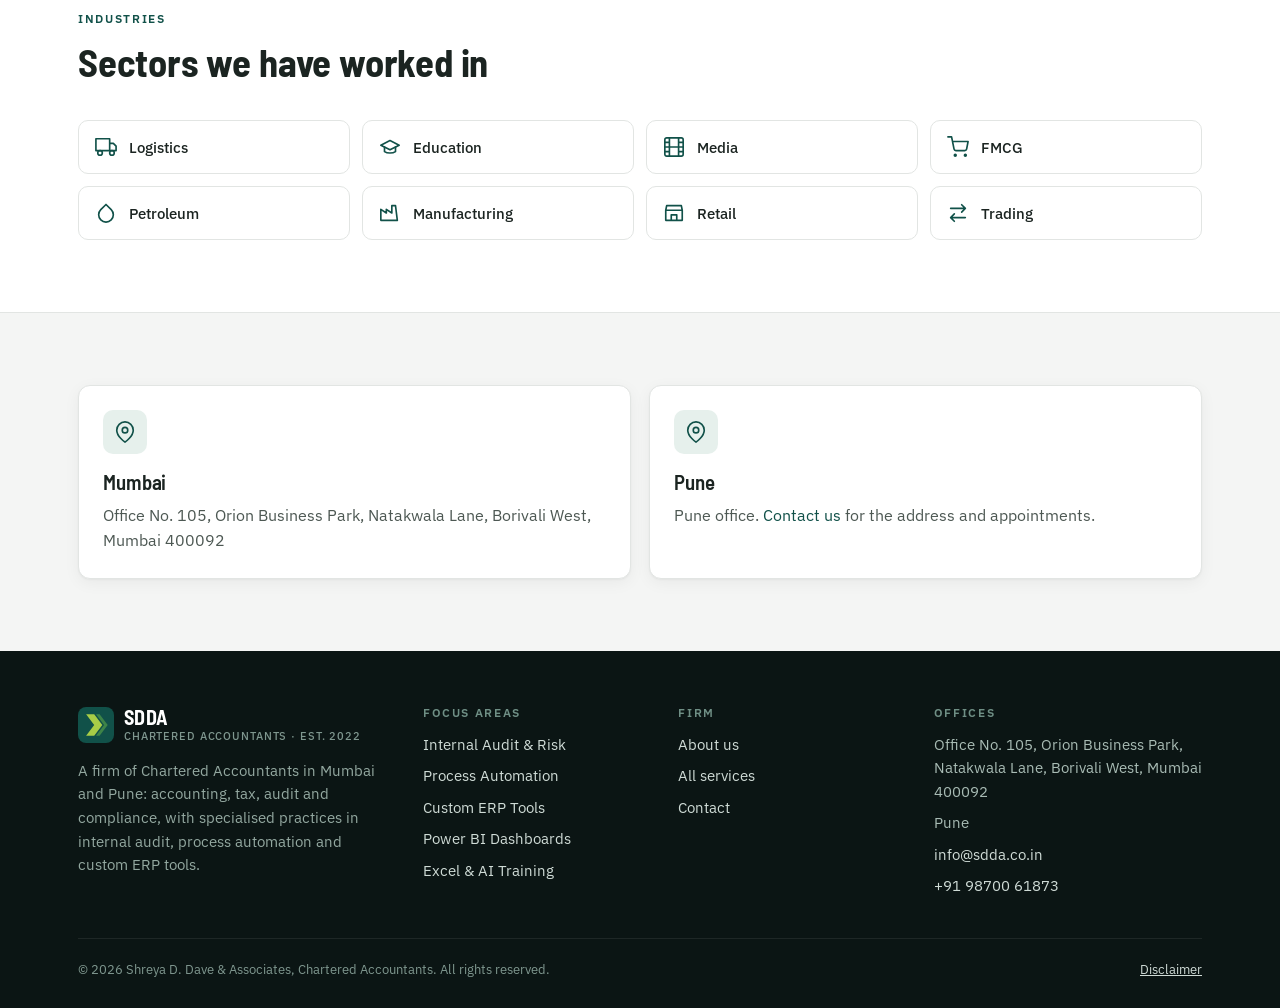
==== commit e10326af: "Make home page a firm overview with all services The home page now introduces the firm and lists eve" ====
--- a/about.html
+++ b/about.html
@@ -24,6 +24,7 @@
     </a>
     <ul class="nav-links" id="nav-links">
         <li><a href="index.html">Home</a></li>
+        <li><a href="index.html#services">Services</a></li>
         <li><a href="internal-audit.html">Internal Audit</a></li>
         <li><a href="automation.html">Automation</a></li>
         <li><a href="erp-solutions.html">Custom ERP</a></li>
@@ -139,7 +140,7 @@
     <div class="footer-grid">
       <div>
         <a class="brand" href="index.html"><svg class="brand-mark" viewBox="0 0 40 40" aria-hidden="true"><rect width="40" height="40" rx="9" fill="#115149"/><path d="M9 8h9l9 12-9 12H9l9-12z" fill="#a8cd47"/><path d="M20 8h4l9 12-9 12h-4l9-12z" fill="#3d8448"/></svg><span class="brand-text"><span class="brand-name">SDDA</span><span class="brand-sub">Chartered Accountants · Est. 2022</span></span></a>
-        <p class="mt-2">Internal audit, process automation and custom ERP tools — built by chartered accountants who think controls first.</p>
+        <p class="mt-2">A firm of Chartered Accountants in Mumbai and Pune: accounting, tax, audit and compliance, with specialised practices in internal audit, process automation and custom ERP tools.</p>
       </div>
       <div>
         <h4>Focus areas</h4>
--- a/assets/css/style.css
+++ b/assets/css/style.css
@@ -718,3 +718,21 @@
 .note { font-size: .84rem; color: var(--text-3); }
 .divider { height: 1px; background: var(--border); margin: 28px 0; border: 0; }
 [hidden] { display: none !important; }
+
+/* ---------- home: services overview ---------- */
+.svc-group { font-size: 1.15rem; margin-bottom: 16px; display: flex; flex-wrap: wrap; align-items: baseline; gap: 6px; }
+.svc-group .muted { font: 400 .88rem/1.4 var(--f-body); }
+.svc { padding: 20px; }
+.svc .ico { width: 40px; height: 40px; margin-bottom: 12px; }
+.svc h3 { font-size: 1.12rem; }
+.svc p { font-size: .9rem; }
+.cta-links { list-style: none; margin: 0; padding: 0; display: grid; gap: 10px; }
+.cta-links a {
+  display: grid; grid-template-columns: 22px 1fr 18px; gap: 14px; align-items: center;
+  padding: 14px 16px; border-radius: 10px; background: rgba(255,255,255,.04); border: 1px solid rgba(255,255,255,.08);
+  color: #e7eeeb; text-decoration: none; transition: border-color .2s, background .2s;
+}
+.cta-links a:hover { border-color: var(--emerald); background: rgba(52,211,153,.08); }
+.cta-links svg { width: 20px; height: 20px; color: var(--emerald); }
+.cta-links b { display: block; font-weight: 600; }
+.cta-links small { color: #a8bbb4; font-size: .84rem; }
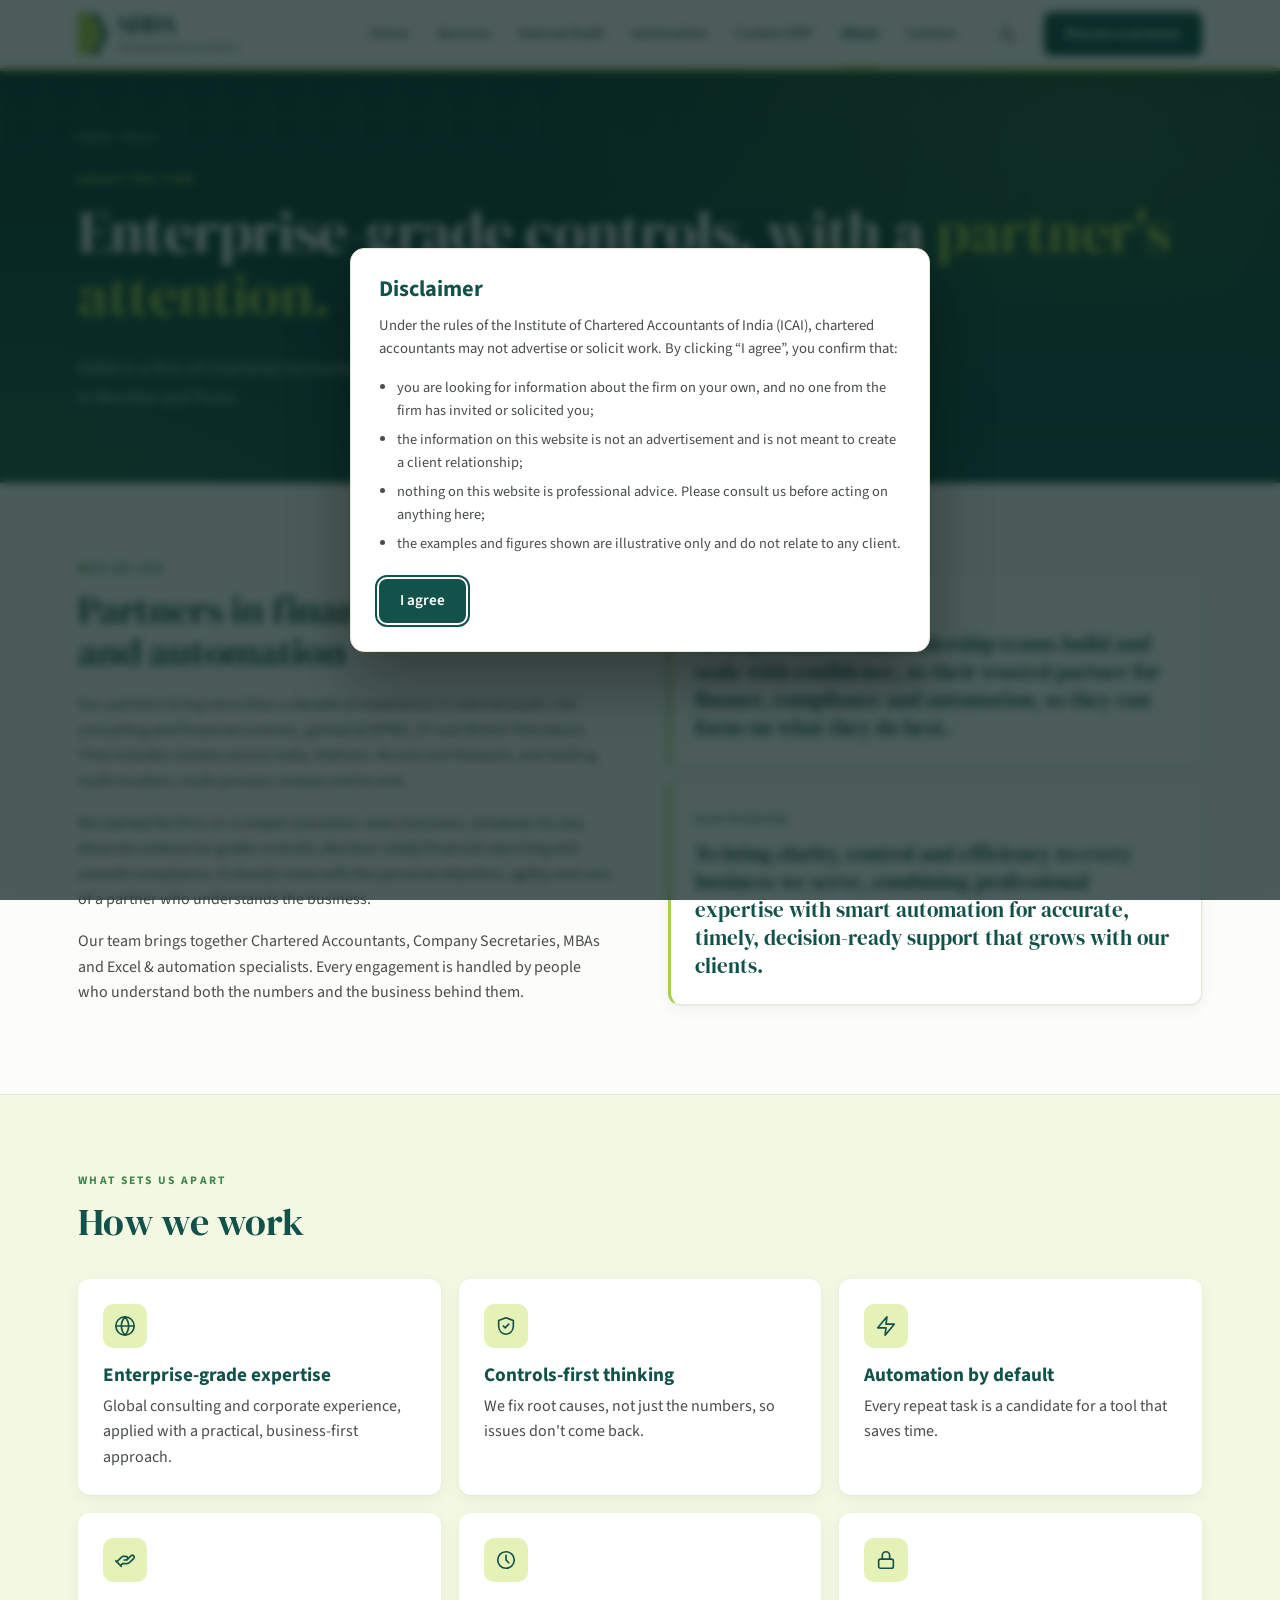
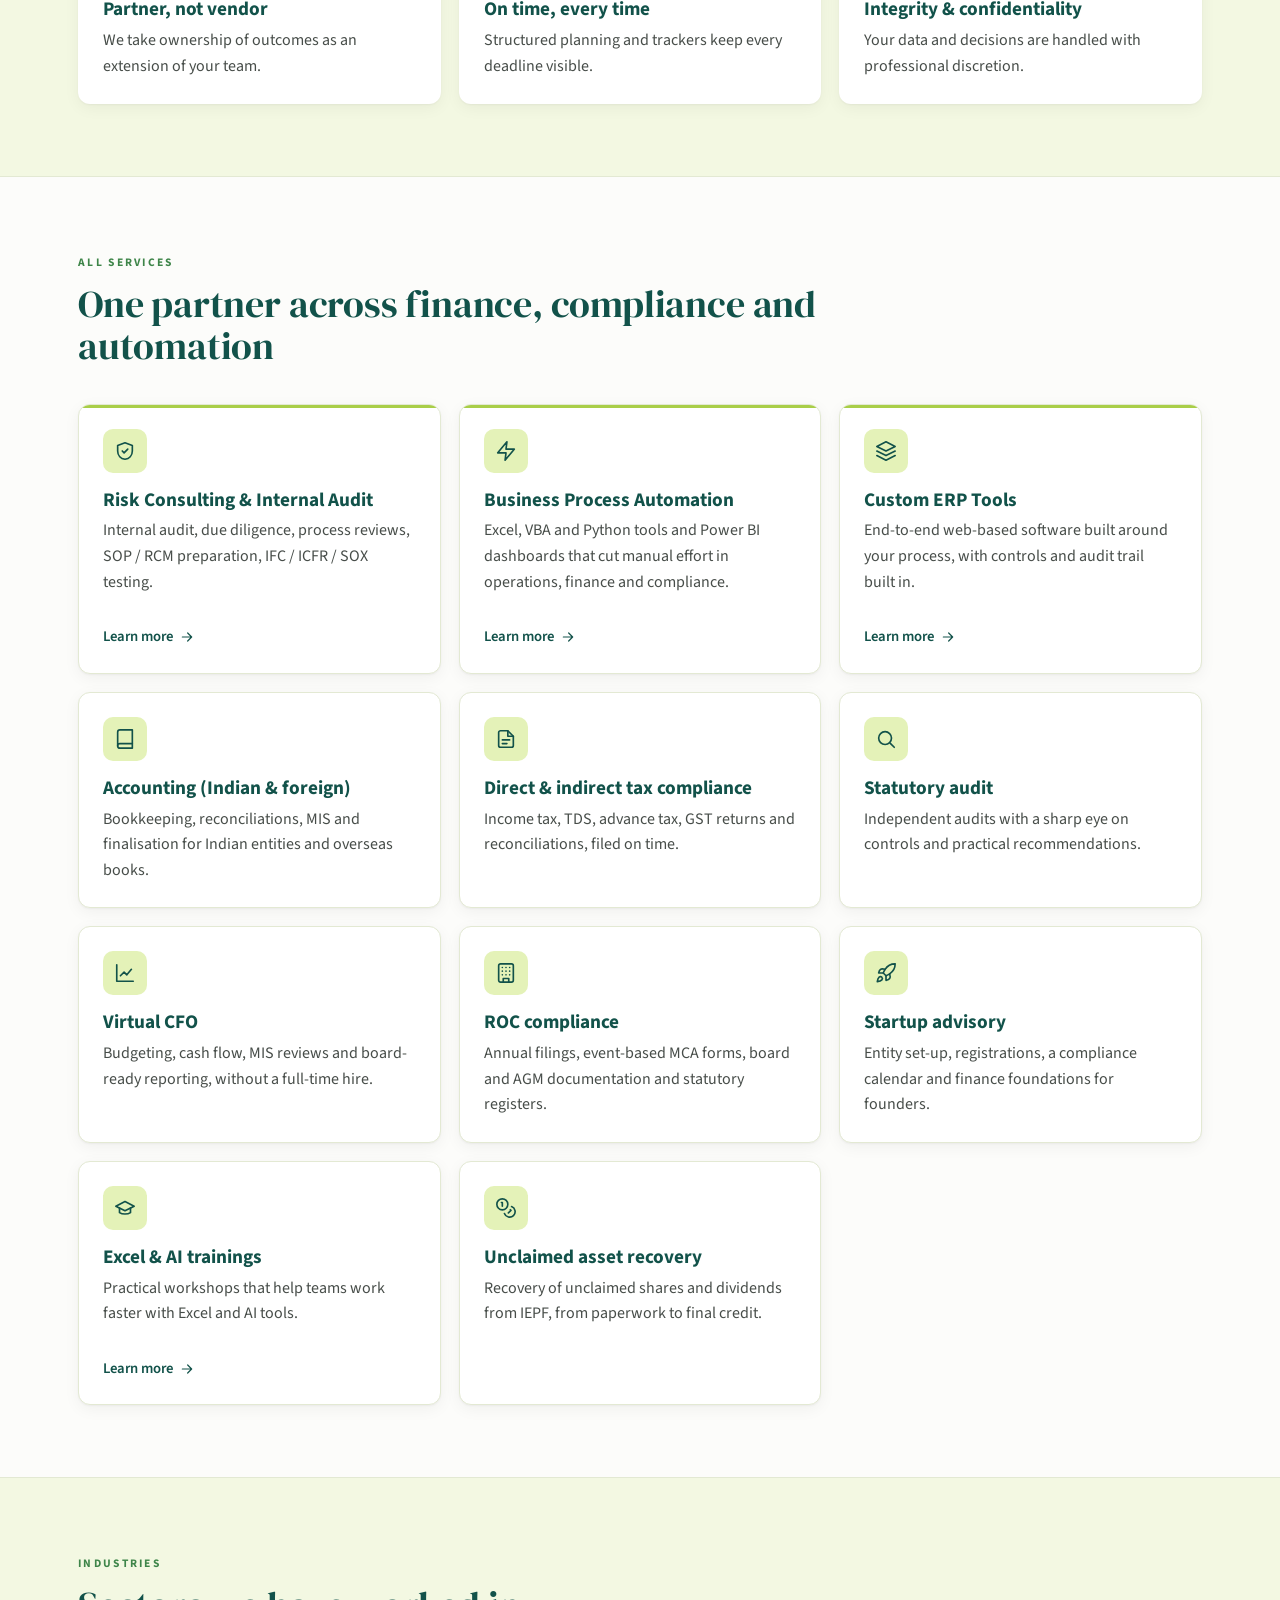
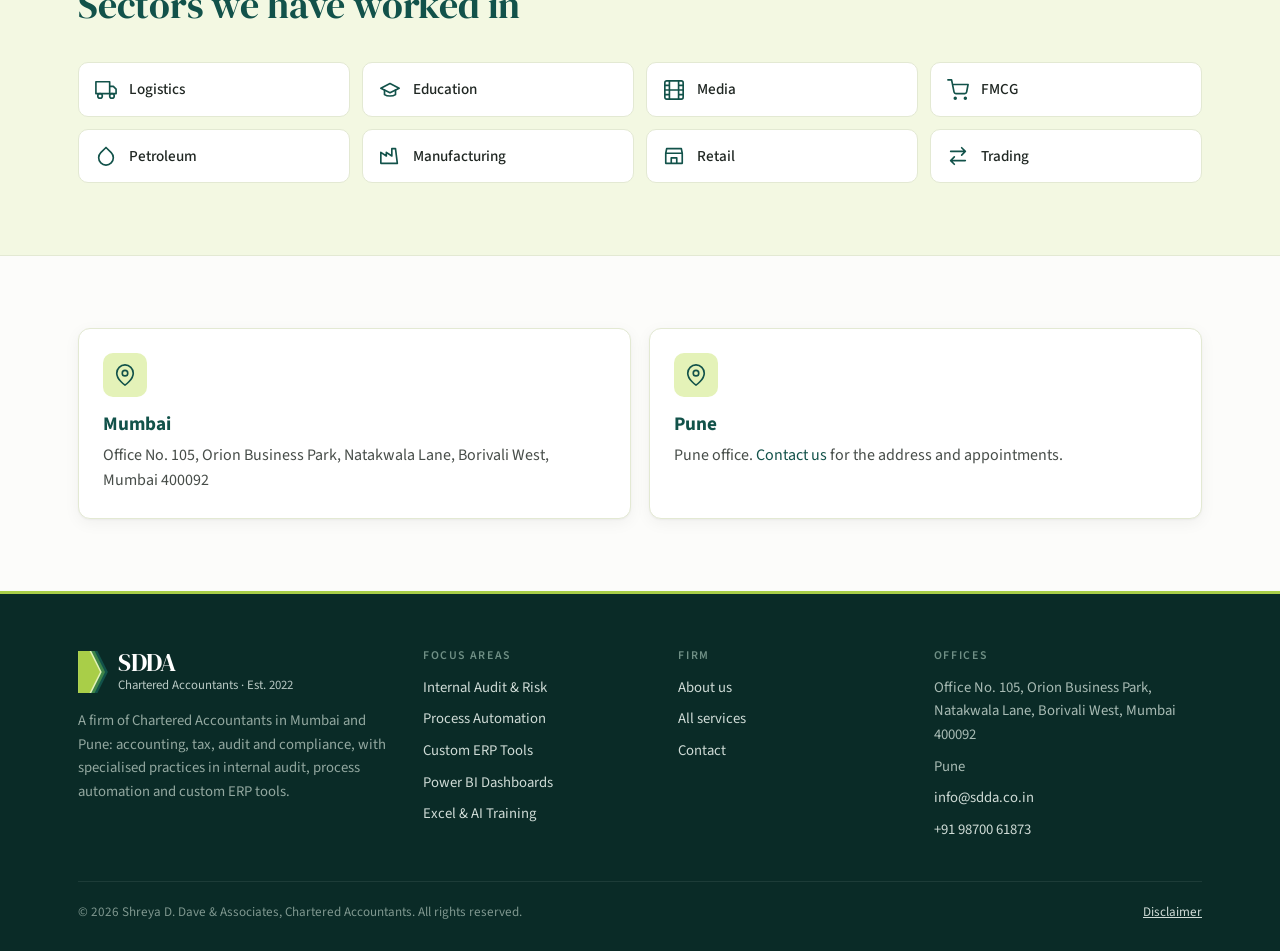
==== commit 634f0703: "Match brand colours, fonts and logo to the firm profile PDF - Colours from the PDF: dark teal #12524" ====
--- a/about.html
+++ b/about.html
@@ -5,11 +5,11 @@
 <meta name="viewport" content="width=device-width, initial-scale=1">
 <title>About the Firm · SDDA</title>
 <meta name="description" content="Shreya D. Dave & Associates, Chartered Accountants, established 2022, Mumbai and Pune.">
-<meta name="theme-color" content="#0b1514">
+<meta name="theme-color" content="#12524a">
 <link rel="icon" href="assets/img/favicon.svg" type="image/svg+xml">
 <link rel="preconnect" href="https://fonts.googleapis.com">
 <link rel="preconnect" href="https://fonts.gstatic.com" crossorigin>
-<link href="https://fonts.googleapis.com/css2?family=Barlow+Semi+Condensed:wght@500;600;700&amp;family=IBM+Plex+Mono:wght@400;500;600&amp;family=IBM+Plex+Sans:wght@400;500;600&amp;display=swap" rel="stylesheet">
+<link href="https://fonts.googleapis.com/css2?family=DM+Serif+Display&amp;family=Source+Code+Pro:wght@400;500;600&amp;family=Source+Sans+3:ital,wght@0,400;0,600;0,700;1,400&amp;display=swap" rel="stylesheet">
 <link rel="stylesheet" href="assets/css/style.css">
 <script>try{var t=localStorage.getItem("sdda-theme");if(t==="light"||t==="dark")document.documentElement.setAttribute("data-theme",t)}catch(e){}</script>
 </head>
@@ -19,7 +19,7 @@
   <div class="wrap nav">
     <button class="icon-btn menu-btn" type="button" aria-label="Open menu" aria-expanded="false" aria-controls="nav-links"><svg viewBox="0 0 24 24" fill="none" stroke="currentColor" stroke-width="1.8" stroke-linecap="round" stroke-linejoin="round" aria-hidden="true"><path d="M4 6h16M4 12h16M4 18h16"/></svg></button>
     <a class="brand" href="index.html" aria-label="SDDA home">
-      <svg class="brand-mark" viewBox="0 0 40 40" aria-hidden="true"><rect width="40" height="40" rx="9" fill="#115149"/><path d="M9 8h9l9 12-9 12H9l9-12z" fill="#a8cd47"/><path d="M20 8h4l9 12-9 12h-4l9-12z" fill="#3d8448"/></svg>
+      <svg class="brand-mark" viewBox="0 0 179 253" aria-hidden="true"><path d="M0 0H116L179 126.5L116 253H0Z" fill="#12524a"/><path d="M0 0H99L162 126.5L99 253H0Z" fill="#3e8549"/><path d="M0 0H79L142 126.5L79 253H0Z" fill="#e4f2b8"/><path d="M0 0H69L132 126.5L69 253H0Z" fill="#a9ce48"/></svg>
       <span class="brand-text"><span class="brand-name">SDDA</span><span class="brand-sub">Chartered Accountants</span></span>
     </a>
     <ul class="nav-links" id="nav-links">
@@ -139,7 +139,7 @@
   <div class="wrap">
     <div class="footer-grid">
       <div>
-        <a class="brand" href="index.html"><svg class="brand-mark" viewBox="0 0 40 40" aria-hidden="true"><rect width="40" height="40" rx="9" fill="#115149"/><path d="M9 8h9l9 12-9 12H9l9-12z" fill="#a8cd47"/><path d="M20 8h4l9 12-9 12h-4l9-12z" fill="#3d8448"/></svg><span class="brand-text"><span class="brand-name">SDDA</span><span class="brand-sub">Chartered Accountants · Est. 2022</span></span></a>
+        <a class="brand" href="index.html"><svg class="brand-mark" viewBox="0 0 179 253" aria-hidden="true"><path d="M0 0H116L179 126.5L116 253H0Z" fill="#12524a"/><path d="M0 0H99L162 126.5L99 253H0Z" fill="#3e8549"/><path d="M0 0H79L142 126.5L79 253H0Z" fill="#e4f2b8"/><path d="M0 0H69L132 126.5L69 253H0Z" fill="#a9ce48"/></svg><span class="brand-text"><span class="brand-name">SDDA</span><span class="brand-sub">Chartered Accountants · Est. 2022</span></span></a>
         <p class="mt-2">A firm of Chartered Accountants in Mumbai and Pune: accounting, tax, audit and compliance, with specialised practices in internal audit, process automation and custom ERP tools.</p>
       </div>
       <div>
--- a/assets/css/style.css
+++ b/assets/css/style.css
@@ -1,30 +1,31 @@
 /* =========================================================
    SDDA — Chartered Accountants · site styles
-   Brand: deep green #115149 · mid green #3d8448 · lime #a8cd47
+   Brand: deep green #12524a · mid green #3e8549 · lime #a9ce48
    ========================================================= */
 
 :root {
-  --accent: #115149;
-  --accent-2: #3d8448;
-  --accent-soft: #e6f0ec;
-  --lime: #a8cd47;
-
-  --bg: #f4f5f4;
+  --accent: #12524a;
+  --accent-2: #3e8549;
+  --accent-soft: #e4f2b8;
+  --lime: #a9ce48;
+  --tint: #f3f8e2;
+
+  --bg: #fcfcfa;
   --surface: #ffffff;
-  --surface-2: #f9faf9;
-  --border: #e2e5e3;
-  --text: #1b2421;
-  --text-2: #4d5853;
-  --text-3: #7b8580;
-
-  --slate-900: #0b1514;
-  --slate-800: #111f1e;
-  --slate-700: #1a2c2a;
-  --slate-600: #26403c;
-  --emerald: #34d399;
-  --emerald-2: #10b981;
-
-  --ok: #1f8a4c;
+  --surface-2: #f7faee;
+  --border: #e3e9d3;
+  --text: #1f2622;
+  --text-2: #474d49;
+  --text-3: #757b77;
+
+  --slate-900: #0a2b27;
+  --slate-800: #0e3b35;
+  --slate-700: #154840;
+  --slate-600: #1d5a51;
+  --emerald: #a9ce48;
+  --emerald-2: #8fb83a;
+
+  --ok: #3e8549;
   --warn: #b7791f;
   --bad: #c0392b;
 
@@ -32,9 +33,10 @@
   --radius-sm: 8px;
   --shadow: 0 1px 2px rgba(16, 24, 22, .04), 0 4px 16px rgba(16, 24, 22, .05);
 
-  --f-head: "Barlow Semi Condensed", "Arial Narrow", system-ui, sans-serif;
-  --f-body: "IBM Plex Sans", system-ui, -apple-system, "Segoe UI", sans-serif;
-  --f-mono: "IBM Plex Mono", ui-monospace, Menlo, Consolas, monospace;
+  --f-display: "DM Serif Display", Georgia, "Times New Roman", serif;
+  --f-head: "Source Sans 3", "Source Sans Pro", system-ui, -apple-system, "Segoe UI", sans-serif;
+  --f-body: "Source Sans 3", "Source Sans Pro", system-ui, -apple-system, "Segoe UI", sans-serif;
+  --f-mono: "Source Code Pro", ui-monospace, Menlo, Consolas, monospace;
 
   --wrap: 1180px;
   color-scheme: light;
@@ -42,39 +44,41 @@
 
 @media (prefers-color-scheme: dark) {
   :root:not([data-theme="light"]) {
-    --accent: #6cc38f;
-    --accent-2: #8fd3a6;
-    --accent-soft: #15302a;
-    --bg: #0c1413;
-    --surface: #131e1c;
-    --surface-2: #172422;
-    --border: #24342f;
+    --accent: #a9ce48;
+    --accent-2: #c5e07a;
+    --accent-soft: #1d3d2c;
+    --bg: #0a1f1c;
+    --surface: #0f3f38;
+    --surface-2: #13312c;
+    --border: #22443c;
     --text: #e7eeeb;
     --text-2: #b3c0bb;
     --text-3: #83918b;
-    --ok: #4cc27e;
+    --ok: #a9ce48;
     --warn: #e0a64a;
     --bad: #ef6a5b;
     --shadow: 0 1px 2px rgba(0, 0, 0, .3), 0 4px 16px rgba(0, 0, 0, .25);
     color-scheme: dark;
+    --tint: #0d2622;
   }
 }
 :root[data-theme="dark"] {
-  --accent: #6cc38f;
-  --accent-2: #8fd3a6;
-  --accent-soft: #15302a;
-  --bg: #0c1413;
-  --surface: #131e1c;
-  --surface-2: #172422;
-  --border: #24342f;
+  --accent: #a9ce48;
+  --accent-2: #c5e07a;
+  --accent-soft: #1d3d2c;
+  --bg: #0a1f1c;
+  --surface: #0f3f38;
+  --surface-2: #13312c;
+  --border: #22443c;
   --text: #e7eeeb;
   --text-2: #b3c0bb;
   --text-3: #83918b;
-  --ok: #4cc27e;
+  --ok: #a9ce48;
   --warn: #e0a64a;
   --bad: #ef6a5b;
   --shadow: 0 1px 2px rgba(0, 0, 0, .3), 0 4px 16px rgba(0, 0, 0, .25);
   color-scheme: dark;
+    --tint: #0d2622;
 }
 
 /* ---------- base ---------- */
@@ -90,10 +94,11 @@
 img, svg { max-width: 100%; display: block; }
 a { color: var(--accent); text-decoration: none; }
 a:hover { text-decoration: underline; }
-h1, h2, h3, h4 { font-family: var(--f-head); line-height: 1.15; margin: 0 0 .5em; color: var(--text); letter-spacing: -.005em; }
+h1, h2, h3, h4 { font-family: var(--f-head); line-height: 1.15; margin: 0 0 .5em; color: var(--accent); letter-spacing: 0; }
+h1, h2 { font-family: var(--f-display); font-weight: 400 !important; letter-spacing: -.005em; line-height: 1.1; }
 h1 { font-size: clamp(2.2rem, 5vw, 3.6rem); font-weight: 700; }
 h2 { font-size: clamp(1.7rem, 3.4vw, 2.4rem); font-weight: 700; }
-h3 { font-size: 1.3rem; font-weight: 600; }
+h3 { font-size: 1.2rem; font-weight: 700; }
 p { margin: 0 0 1em; color: var(--text-2); }
 code, .mono { font-family: var(--f-mono); font-size: .9em; }
 :focus-visible { outline: 2px solid var(--accent); outline-offset: 2px; border-radius: 4px; }
@@ -132,12 +137,12 @@
 }
 .btn svg { width: 18px; height: 18px; }
 .btn--primary { background: var(--accent); color: #fff; }
-:root[data-theme="dark"] .btn--primary { color: #0b1514; }
-@media (prefers-color-scheme: dark) { :root:not([data-theme="light"]) .btn--primary { color: #0b1514; } }
+:root[data-theme="dark"] .btn--primary { color: #0a2b27; }
+@media (prefers-color-scheme: dark) { :root:not([data-theme="light"]) .btn--primary { color: #0a2b27; } }
 .btn--primary:hover { filter: brightness(1.08); transform: translateY(-1px); }
 .btn--ghost { background: transparent; color: var(--text); border-color: var(--border); }
 .btn--ghost:hover { border-color: var(--accent); color: var(--accent); }
-.btn--light { background: var(--emerald); color: #062018; }
+.btn--light { background: var(--emerald); color: #12524a; }
 .btn--light:hover { filter: brightness(1.06); transform: translateY(-1px); }
 .btn--outline-light { color: #e7eeeb; border-color: rgba(255,255,255,.25); background: transparent; }
 .btn--outline-light:hover { border-color: var(--emerald); color: var(--emerald); }
@@ -199,10 +204,10 @@
   }
   .nav-links a { color: #c9d6d1; padding: 12px 14px; font-size: 1rem; border-left: 3px solid transparent; border-radius: 0 6px 6px 0; }
   .nav-links a:hover { background: rgba(255,255,255,.05); color: #fff; }
-  .nav-links a[aria-current="page"] { color: #fff; border-left-color: var(--emerald); background: rgba(52,211,153,.08); }
+  .nav-links a[aria-current="page"] { color: #fff; border-left-color: var(--emerald); background: rgba(169,206,72,.08); }
   .nav-links a[aria-current="page"]::after { display: none; }
   .nav-links .nav-links-cta { margin-top: 14px; }
-  .nav-links .nav-links-cta a { background: var(--emerald); color: #062018; text-align: center; border-radius: 8px; border: 0; font-weight: 600; }
+  .nav-links .nav-links-cta a { background: var(--emerald); color: #12524a; text-align: center; border-radius: 8px; border: 0; font-weight: 600; }
   body.nav-open .nav-links { transform: translateX(0); }
   .nav-scrim { position: fixed; inset: 0; background: rgba(0,0,0,.45); z-index: 55; opacity: 0; pointer-events: none; transition: opacity .2s; }
   body.nav-open .nav-scrim { opacity: 1; pointer-events: auto; }
@@ -216,8 +221,8 @@
 .hero {
   position: relative;
   background:
-    radial-gradient(900px 480px at 85% 10%, rgba(52,211,153,.14), transparent 60%),
-    radial-gradient(700px 400px at 0% 100%, rgba(168,205,71,.08), transparent 60%),
+    radial-gradient(900px 480px at 85% 10%, rgba(169,206,72,.14), transparent 60%),
+    radial-gradient(700px 400px at 0% 100%, rgba(169,206,72,.08), transparent 60%),
     linear-gradient(180deg, var(--slate-900), var(--slate-800));
   color: #e7eeeb;
   overflow: hidden;
@@ -249,8 +254,8 @@
 
 /* ---------- Automation Flow graphic ---------- */
 .flow {
-  --f-card: #132423;
-  --f-line: rgba(52,211,153,.35);
+  --f-card: #0f3d37;
+  --f-line: rgba(169,206,72,.35);
   position: relative;
   display: grid;
   grid-template-columns: 1fr 64px 1fr;
@@ -266,7 +271,7 @@
 .flow-label {
   position: absolute; top: -12px; left: 22px;
   font: 600 .68rem/1 var(--f-body); letter-spacing: .14em; text-transform: uppercase;
-  color: #062018; background: var(--emerald); padding: 6px 10px; border-radius: 99px;
+  color: #12524a; background: var(--emerald); padding: 6px 10px; border-radius: 99px;
 }
 .flow-card {
   position: relative;
@@ -298,7 +303,7 @@
 /* invoice side shimmer (being "read") */
 .flow-card--in .scan {
   position: absolute; left: 0; right: 0; height: 36px; top: 0;
-  background: linear-gradient(180deg, transparent, rgba(52,211,153,.18), transparent);
+  background: linear-gradient(180deg, transparent, rgba(169,206,72,.18), transparent);
   border-radius: 12px; pointer-events: none;
   animation: scan 3.6s ease-in-out infinite;
 }
@@ -320,7 +325,7 @@
   color: var(--emerald); border: 1.5px solid var(--emerald); border-radius: 6px;
   padding: 5px 7px; transform: rotate(-8deg); opacity: 0;
   animation: stamp 6s ease-in-out infinite; animation-delay: 1.8s;
-  background: rgba(19,36,35,.85);
+  background: rgba(15,61,55,.85);
   display: flex; align-items: center; gap: 4px;
 }
 .stamp svg { width: 11px; height: 11px; }
@@ -344,12 +349,12 @@
   position: absolute; left: 50%; top: 50%; transform: translate(-50%, -50%);
   width: 44px; height: 44px; border-radius: 12px;
   display: grid; place-items: center;
-  background: #0d1b1a; border: 1px solid rgba(52,211,153,.45); color: var(--emerald);
-  box-shadow: 0 0 0 6px rgba(52,211,153,.06);
+  background: #0b302b; border: 1px solid rgba(169,206,72,.45); color: var(--emerald);
+  box-shadow: 0 0 0 6px rgba(169,206,72,.06);
   animation: nodePulse 2.8s ease-in-out infinite;
 }
 .flow-pipe .node svg { width: 20px; height: 20px; }
-@keyframes nodePulse { 0%,100% { box-shadow: 0 0 0 6px rgba(52,211,153,.06); } 50% { box-shadow: 0 0 0 10px rgba(52,211,153,.12); } }
+@keyframes nodePulse { 0%,100% { box-shadow: 0 0 0 6px rgba(169,206,72,.06); } 50% { box-shadow: 0 0 0 10px rgba(169,206,72,.12); } }
 
 /* steps strip under the cards */
 .flow-steps { grid-column: 1 / -1; display: grid; grid-template-columns: repeat(4, 1fr); gap: 8px; margin-top: 18px; }
@@ -357,25 +362,25 @@
 .flow-step b { display: block; font: 600 .82rem/1.2 var(--f-head); color: #e7eeeb; letter-spacing: .02em; }
 
 /* hover: data pulses & flows faster, cards lift */
-.flow:hover .flow-pipe .lane { background: rgba(52,211,153,.12); }
+.flow:hover .flow-pipe .lane { background: rgba(169,206,72,.12); }
 .flow:hover .flow-pipe .lane::after { animation-duration: 1.1s; opacity: 1; }
-.flow:hover .flow-card--in { transform: translateX(-3px); border-color: rgba(52,211,153,.35); }
-.flow:hover .flow-card--out { transform: translateX(3px); border-color: rgba(52,211,153,.55); box-shadow: 0 0 0 1px rgba(52,211,153,.2), 0 18px 40px -16px rgba(16,185,129,.45); }
+.flow:hover .flow-card--in { transform: translateX(-3px); border-color: rgba(169,206,72,.35); }
+.flow:hover .flow-card--out { transform: translateX(3px); border-color: rgba(169,206,72,.55); box-shadow: 0 0 0 1px rgba(169,206,72,.2), 0 18px 40px -16px rgba(169,206,72,.45); }
 .flow:hover .flow-card--in .flow-row b { animation: dataPulse 1.1s ease-in-out infinite; }
 .flow:hover .flow-card--in .flow-row:nth-of-type(2) b { animation-delay: .15s; }
 .flow:hover .flow-card--in .flow-row:nth-of-type(3) b { animation-delay: .3s; }
 .flow:hover .flow-card--in .flow-row:nth-of-type(4) b { animation-delay: .45s; }
 .flow:hover .flow-card--in .flow-row:nth-of-type(5) b { animation-delay: .6s; }
-@keyframes dataPulse { 0%,100% { color: #e7eeeb; text-shadow: none; } 50% { color: var(--emerald); text-shadow: 0 0 10px rgba(52,211,153,.6); } }
-.flow:hover .flow-step { color: #bfe9d6; border-color: rgba(52,211,153,.2); }
-.flow .flow-step.is-active { background: rgba(52,211,153,.12); border-color: rgba(52,211,153,.4); color: #d5f5e6; }
+@keyframes dataPulse { 0%,100% { color: #e7eeeb; text-shadow: none; } 50% { color: var(--emerald); text-shadow: 0 0 10px rgba(169,206,72,.6); } }
+.flow:hover .flow-step { color: #bfe9d6; border-color: rgba(169,206,72,.2); }
+.flow .flow-step.is-active { background: rgba(169,206,72,.12); border-color: rgba(169,206,72,.4); color: #d5f5e6; }
 
 /* flying data packets (JS adds them) */
 .packet {
   position: absolute; z-index: 2; pointer-events: none;
-  font: 500 .62rem/1 var(--f-mono); color: #062018;
+  font: 500 .62rem/1 var(--f-mono); color: #12524a;
   background: var(--emerald); padding: 3px 6px; border-radius: 4px;
-  box-shadow: 0 0 12px rgba(52,211,153,.6);
+  box-shadow: 0 0 12px rgba(169,206,72,.6);
   animation: packet 1.1s cubic-bezier(.5,0,.3,1) forwards;
 }
 @keyframes packet {
@@ -508,8 +513,8 @@
 .ba-tab svg { width: 16px; height: 16px; }
 .ba-tab[aria-selected="true"][data-side="before"] { background: color-mix(in srgb, var(--bad) 12%, transparent); color: var(--bad); }
 .ba-tab[aria-selected="true"][data-side="after"] { background: var(--accent); color: #fff; }
-:root[data-theme="dark"] .ba-tab[aria-selected="true"][data-side="after"] { color: #0b1514; }
-@media (prefers-color-scheme: dark) { :root:not([data-theme="light"]) .ba-tab[aria-selected="true"][data-side="after"] { color: #0b1514; } }
+:root[data-theme="dark"] .ba-tab[aria-selected="true"][data-side="after"] { color: #0a2b27; }
+@media (prefers-color-scheme: dark) { :root:not([data-theme="light"]) .ba-tab[aria-selected="true"][data-side="after"] { color: #0a2b27; } }
 
 .ba-stage {
   --pos: 50%;
@@ -528,7 +533,7 @@
 .ba-handle {
   position: absolute; top: 0; bottom: 0; left: var(--pos); width: 0; z-index: 3;
 }
-.ba-handle::before { content: ""; position: absolute; top: 0; bottom: 0; left: -1px; width: 2px; background: #fff; box-shadow: 0 0 0 1px rgba(0,0,0,.1), 0 0 18px rgba(52,211,153,.6); }
+.ba-handle::before { content: ""; position: absolute; top: 0; bottom: 0; left: -1px; width: 2px; background: #fff; box-shadow: 0 0 0 1px rgba(0,0,0,.1), 0 0 18px rgba(169,206,72,.6); }
 .ba-knob {
   position: absolute; top: 50%; left: 0; transform: translate(-50%, -50%);
   width: 46px; height: 46px; border-radius: 50%;
@@ -542,7 +547,7 @@
   padding: 6px 10px; border-radius: 99px; pointer-events: none;
 }
 .ba-cap--before { left: 14px; background: #c0392b; color: #fff; }
-.ba-cap--after { right: 14px; background: var(--emerald); color: #062018; }
+.ba-cap--after { right: 14px; background: var(--emerald); color: #12524a; }
 
 /* legacy (before) content */
 .legacy { position: relative; height: 100%; padding-top: 30px; font-family: "Courier New", var(--f-mono); }
@@ -571,7 +576,7 @@
 .erp-side .g { font: 600 .6rem/1 var(--f-body); letter-spacing: .14em; text-transform: uppercase; color: #6f8f85; margin: 10px 8px 6px; }
 .erp-side .g:first-child { margin-top: 2px; }
 .erp-side .it { display: flex; justify-content: space-between; align-items: center; padding: 6px 8px; border-radius: 6px; color: #b9cdc6; border-left: 2px solid transparent; }
-.erp-side .it.on { background: rgba(52,211,153,.1); color: #fff; border-left-color: var(--emerald); }
+.erp-side .it.on { background: rgba(169,206,72,.1); color: #fff; border-left-color: var(--emerald); }
 .erp-side .bd { font: 600 .6rem/1 var(--f-mono); padding: 2px 5px; border-radius: 99px; background: rgba(255,255,255,.08); }
 .erp-side .bd.red { background: #c0392b; color: #fff; }
 .erp-main { min-width: 0; display: grid; gap: 12px; align-content: start; }
@@ -584,7 +589,7 @@
 .erp-chart { background: rgba(255,255,255,.04); border: 1px solid rgba(255,255,255,.07); border-radius: 10px; padding: 10px 12px; }
 .erp-chart small { font-size: .62rem; letter-spacing: .1em; text-transform: uppercase; color: #8fb3a7; }
 .bars { display: flex; align-items: flex-end; gap: 6px; height: 78px; margin-top: 8px; }
-.bars span { flex: 1; background: linear-gradient(180deg, var(--emerald), rgba(16,185,129,.35)); border-radius: 3px 3px 0 0; transform-origin: bottom; animation: grow 1s ease both; }
+.bars span { flex: 1; background: linear-gradient(180deg, var(--emerald), rgba(169,206,72,.35)); border-radius: 3px 3px 0 0; transform-origin: bottom; animation: grow 1s ease both; }
 .bars span:nth-child(odd) { opacity: .75; }
 @keyframes grow { from { transform: scaleY(0); } }
 .erp-checks { background: rgba(255,255,255,.04); border: 1px solid rgba(255,255,255,.07); border-radius: 10px; padding: 8px 12px; font-size: .74rem; }
@@ -638,17 +643,17 @@
 
 /* ---------- CTA band ---------- */
 .cta {
-  background: linear-gradient(135deg, var(--slate-800), #0f2a26);
+  background: linear-gradient(135deg, var(--slate-800), #0f3f38);
   color: #e7eeeb; border-radius: 18px; padding: 40px 28px; position: relative; overflow: hidden;
 }
-.cta::after { content: ""; position: absolute; right: -80px; top: -80px; width: 280px; height: 280px; border-radius: 50%; background: radial-gradient(circle, rgba(52,211,153,.25), transparent 70%); }
+.cta::after { content: ""; position: absolute; right: -80px; top: -80px; width: 280px; height: 280px; border-radius: 50%; background: radial-gradient(circle, rgba(169,206,72,.25), transparent 70%); }
 .cta h2 { color: #fff; }
 .cta p { color: #b8c9c3; }
 .cta-grid { display: grid; gap: 28px; position: relative; z-index: 1; }
 @media (min-width: 900px) { .cta { padding: 52px 48px; } .cta-grid { grid-template-columns: 1.2fr 1fr; align-items: center; } }
 .cta-steps { list-style: none; padding: 0; margin: 0; display: grid; gap: 12px; }
 .cta-steps li { display: grid; grid-template-columns: 34px 1fr; gap: 12px; align-items: start; }
-.cta-steps .n { width: 34px; height: 34px; border-radius: 50%; display: grid; place-items: center; font: 700 .95rem/1 var(--f-head); color: #062018; background: var(--emerald); }
+.cta-steps .n { width: 34px; height: 34px; border-radius: 50%; display: grid; place-items: center; font: 700 .95rem/1 var(--f-head); color: #12524a; background: var(--emerald); }
 .cta-steps b { color: #fff; display: block; font-weight: 600; }
 .cta-steps span { font-size: .9rem; color: #a8bbb4; }
 
@@ -701,7 +706,7 @@
 /* ---------- ICAI disclaimer ---------- */
 .disclaimer {
   position: fixed; inset: 0; z-index: 100; display: none; place-items: center; padding: 16px;
-  background: rgba(6, 14, 13, .72); backdrop-filter: blur(4px);
+  background: rgba(6, 30, 27, .72); backdrop-filter: blur(4px);
 }
 .disclaimer.is-open { display: grid; }
 .disclaimer-box { background: var(--surface); color: var(--text); border-radius: 14px; max-width: 580px; width: 100%; padding: 28px; border: 1px solid var(--border); box-shadow: 0 30px 60px rgba(0,0,0,.35); max-height: 90vh; overflow-y: auto; }
@@ -732,7 +737,151 @@
   padding: 14px 16px; border-radius: 10px; background: rgba(255,255,255,.04); border: 1px solid rgba(255,255,255,.08);
   color: #e7eeeb; text-decoration: none; transition: border-color .2s, background .2s;
 }
-.cta-links a:hover { border-color: var(--emerald); background: rgba(52,211,153,.08); }
+.cta-links a:hover { border-color: var(--emerald); background: rgba(169,206,72,.08); }
 .cta-links svg { width: 20px; height: 20px; color: var(--emerald); }
 .cta-links b { display: block; font-weight: 600; }
 .cta-links small { color: #a8bbb4; font-size: .84rem; }
+
+/* ---------- home hero: credentials + photo collage ---------- */
+.hero-cred { list-style: none; padding: 0; margin: 26px 0 30px; display: grid; grid-template-columns: repeat(3, minmax(0, 1fr)); gap: 10px; }
+.hero-cred li { padding: 12px 14px; border-radius: 10px; background: rgba(255,255,255,.04); border: 1px solid rgba(255,255,255,.08); min-width: 0; }
+.hero-cred b { display: block; font: 700 1.25rem/1.15 var(--f-head); color: #fff; }
+.hero-cred span { font-size: .8rem; color: #a8bbb4; }
+@media (max-width: 520px) { .hero-cred { grid-template-columns: 1fr; } .hero-cred li { display: flex; align-items: baseline; gap: 10px; } }
+
+.hero-photos { position: relative; display: grid; grid-template-columns: 1.35fr 1fr; grid-template-rows: 1fr 1fr; gap: 12px; min-height: 420px; }
+.hp { margin: 0; border-radius: 14px; overflow: hidden; border: 1px solid rgba(255,255,255,.08); box-shadow: 0 20px 40px -18px rgba(0,0,0,.6); background: var(--slate-700); }
+.hp img { width: 100%; height: 100%; object-fit: cover; transition: transform .6s ease; }
+.hp:hover img { transform: scale(1.04); }
+.hp--main { grid-row: 1 / 3; }
+.hp-badge {
+  position: absolute; display: flex; align-items: center; gap: 10px; padding: 10px 14px; border-radius: 12px;
+  background: rgba(10,43,39,.88); border: 1px solid rgba(169,206,72,.35); backdrop-filter: blur(6px);
+  color: #e7eeeb; box-shadow: 0 12px 30px rgba(0,0,0,.4);
+}
+.hp-badge svg { width: 22px; height: 22px; color: var(--emerald); flex-shrink: 0; }
+.hp-badge b { display: block; font-size: .88rem; }
+.hp-badge small { font-size: .74rem; color: #a8bbb4; }
+.hp-badge--top { top: 18px; left: -14px; }
+.hp-badge--bottom { bottom: 18px; right: 18px; }
+@media (max-width: 999px) { .hp-badge--top { left: 12px; } }
+@media (max-width: 560px) {
+  .hero-photos { min-height: 0; grid-template-columns: 1fr 1fr; grid-template-rows: 200px 120px; }
+  .hp--main { grid-row: 1; grid-column: 1 / 3; }
+  .hp-badge--bottom { display: none; }
+}
+
+/* ---------- who we are ---------- */
+.photo-stack { position: relative; padding: 0 0 48px 0; }
+.ps-main { width: 88%; aspect-ratio: 4 / 3.3; object-fit: cover; border-radius: 16px; box-shadow: var(--shadow); }
+.ps-inset { position: absolute; right: 0; bottom: 0; width: 52%; aspect-ratio: 3 / 2; object-fit: cover; border-radius: 14px; border: 6px solid var(--bg); box-shadow: 0 18px 36px -14px rgba(0,0,0,.35); }
+.values { display: grid; grid-template-columns: 1fr; gap: 12px; margin: 22px 0; }
+@media (min-width: 560px) { .values { grid-template-columns: 1fr 1fr; } }
+.values > div { display: grid; grid-template-columns: 22px 1fr; gap: 10px; font-size: .86rem; color: var(--text-2); }
+.values svg { width: 20px; height: 20px; color: var(--accent); margin-top: 2px; }
+.values b { display: block; color: var(--text); font-size: .93rem; }
+.vm-row { display: grid; gap: 12px; grid-template-columns: 1fr; }
+@media (min-width: 560px) { .vm-row { grid-template-columns: 1fr 1fr; } }
+.vm-row .card { padding: 16px 18px; }
+.vm-row .vm p { font-size: 1.05rem; margin: 0; }
+.vm-row .eyebrow { margin-bottom: 6px; }
+
+/* ---------- photo service cards ---------- */
+.card--photo { padding: 0; overflow: hidden; }
+.card--photo img { width: 100%; aspect-ratio: 16 / 9; object-fit: cover; transition: transform .5s ease; }
+.card--photo:hover img { transform: scale(1.04); }
+.card--photo .cp-body { padding: 20px 22px 22px; display: flex; flex-direction: column; flex: 1; border-top: 3px solid var(--accent); position: relative; background: var(--surface); }
+
+/* ---------- reviews ---------- */
+.review { margin: 0; display: flex; flex-direction: column; gap: 14px; }
+.review .quote { font: 700 3.4rem/0.6 var(--f-head); color: var(--accent); height: 22px; }
+.review blockquote { margin: 0; font-size: 1rem; color: var(--text); flex: 1; }
+.review figcaption { display: flex; align-items: center; gap: 12px; padding-top: 14px; border-top: 1px solid var(--border); }
+.review .avatar { width: 40px; height: 40px; border-radius: 50%; display: grid; place-items: center; background: var(--accent-soft); color: var(--accent); flex-shrink: 0; }
+.review .avatar svg { width: 20px; height: 20px; }
+.review b { display: block; font-size: .92rem; }
+.review small { color: var(--text-3); font-size: .82rem; }
+.review--placeholder { border-style: dashed; box-shadow: none; }
+.review--placeholder blockquote, .review--placeholder b { color: var(--text-3); font-style: italic; }
+
+/* flow graphic on light pages */
+.flow-dark { background: linear-gradient(180deg, var(--slate-900), var(--slate-800)); border-radius: 20px; padding: 34px 18px 18px; }
+.ps-main, .ps-inset, .card--photo img { height: auto; }
+.card--photo img { flex-shrink: 0; }
+
+/* Mobile menu fix: backdrop-filter on the header traps the fixed slide-out menu
+   inside the 68px header. Use a solid header on small screens instead. */
+@media (max-width: 960px) {
+  .site-header { backdrop-filter: none; -webkit-backdrop-filter: none; background: var(--surface); }
+  body.nav-open { overflow: hidden; }
+}
+@media (max-width: 960px) {
+  .nav-links { padding-top: 24px; }
+  .nav-links::before { content: "Menu"; display: block; padding: 8px 14px 14px; margin-bottom: 8px; border-bottom: 1px solid rgba(255,255,255,.08); font: 600 .7rem/1 var(--f-body); letter-spacing: .16em; text-transform: uppercase; color: #6f8f85; }
+}
+
+/* =========================================================
+   Brand alignment with the SDDA firm profile (PDF)
+   DM Serif Display: titles & big numbers · Source Sans 3: everything else
+   Dark teal #12524a · mid green #3e8549 · lime #a9ce48 · pale lime #e4f2b8 · tint #f3f8e2
+   ========================================================= */
+.eyebrow { color: var(--accent-2); font-weight: 700; letter-spacing: .2em; font-size: .72rem; }
+.hero .eyebrow { color: var(--lime); }
+.section--alt { background: var(--tint); border-color: var(--border); }
+.site-header { border-bottom: 3px solid var(--lime); }
+
+/* wordmark: serif name + plain "Chartered Accountants", as in the profile header */
+.brand-mark { width: 30px; height: 42px; }
+.brand-name { font: 400 1.55rem/1 var(--f-display); letter-spacing: 0; color: var(--accent); }
+.brand-sub { font: 400 .8rem/1.2 var(--f-body); letter-spacing: 0; text-transform: none; color: var(--text-3); margin-top: 3px; }
+.site-footer .brand-name { color: #fff; }
+.site-footer .brand-sub { color: #b9c9c4; }
+
+/* display numbers */
+.stat-num, .step::before, .hero-cred b, .cta-steps .n { font-family: var(--f-display); font-weight: 400; }
+.stat-num { font-size: clamp(1.8rem, 5vw, 2.5rem); }
+.hero-cred b { font-size: 1.4rem; }
+.vm p { font-family: var(--f-display); font-weight: 400; color: var(--accent); }
+
+/* cards: like the profile's pale-lime service boxes */
+.card { border-color: var(--border); }
+.section--alt .card { border-color: transparent; }
+.card h3 { color: var(--accent); }
+.pillar::before, .card--photo .cp-body { border-top-color: var(--lime); }
+.pillar::before { background: var(--lime); }
+.ico { background: var(--accent-soft); color: var(--accent); }
+.vm { border-left-color: var(--lime); }
+.ticks li::before {
+  background: var(--accent-soft) url("data:image/svg+xml,%3Csvg xmlns='http://www.w3.org/2000/svg' viewBox='0 0 24 24' fill='none' stroke='%2312524a' stroke-width='3' stroke-linecap='round' stroke-linejoin='round'%3E%3Cpath d='M5 12l5 5L20 7'/%3E%3C/svg%3E") center/10px no-repeat;
+}
+
+/* buttons: dark teal primary, lime on dark backgrounds */
+.btn--primary { background: var(--accent); color: #fff; }
+.btn--light { background: var(--lime); color: #12524a; }
+.nav-links a[aria-current="page"]::after { background: var(--lime); height: 3px; bottom: -15px; }
+.nav-links a[aria-current="page"] { color: var(--accent); font-weight: 600; }
+@media (max-width: 960px) { .nav-links a[aria-current="page"] { color: #fff; } }
+
+/* dark hero & bands in brand teal */
+.hero {
+  background:
+    radial-gradient(900px 480px at 85% 10%, rgba(169,206,72,.16), transparent 60%),
+    radial-gradient(700px 400px at 0% 100%, rgba(62,133,73,.25), transparent 60%),
+    linear-gradient(180deg, #0e3b35, #12524a);
+}
+.hero h1 em { color: var(--lime); }
+.cta { background: linear-gradient(135deg, #0e3b35, #12524a); }
+.site-footer { background: #0a2b27; border-top: 3px solid var(--lime); }
+
+/* dark mode: headings in light text, lime accents */
+:root[data-theme="dark"] h1, :root[data-theme="dark"] h2, :root[data-theme="dark"] .card h3 { color: var(--text); }
+:root[data-theme="dark"] .btn--primary { background: var(--lime); color: #12524a; }
+:root[data-theme="dark"] .brand-name { color: #fff; }
+@media (prefers-color-scheme: dark) {
+  :root:not([data-theme="light"]) h1, :root:not([data-theme="light"]) h2, :root:not([data-theme="light"]) .card h3 { color: var(--text); }
+  :root:not([data-theme="light"]) .btn--primary { background: var(--lime); color: #12524a; }
+  :root:not([data-theme="light"]) .brand-name { color: #fff; }
+}
+.hero h1, .cta h2 { color: #fff; }
+#who-we-are .split { align-items: start; }
+@media (min-width: 960px) { #who-we-are .photo-stack { position: sticky; top: 96px; } }
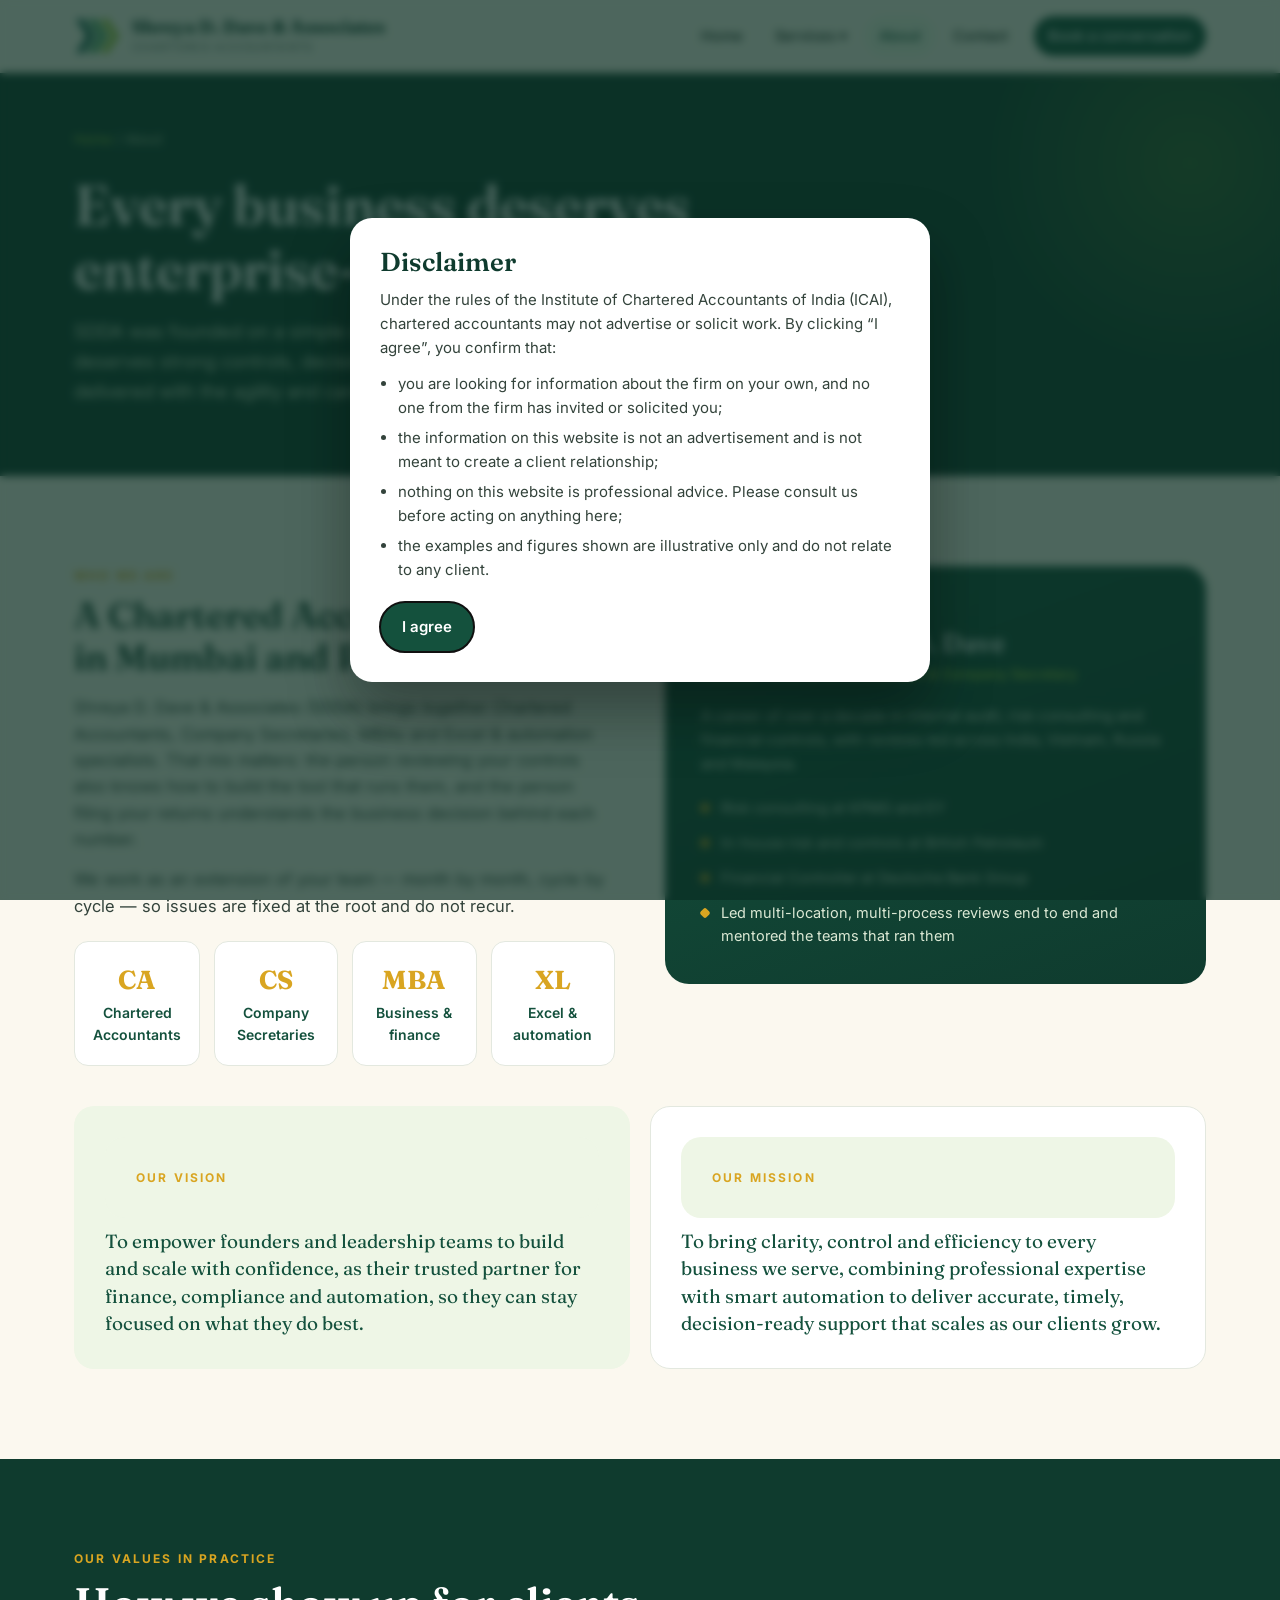
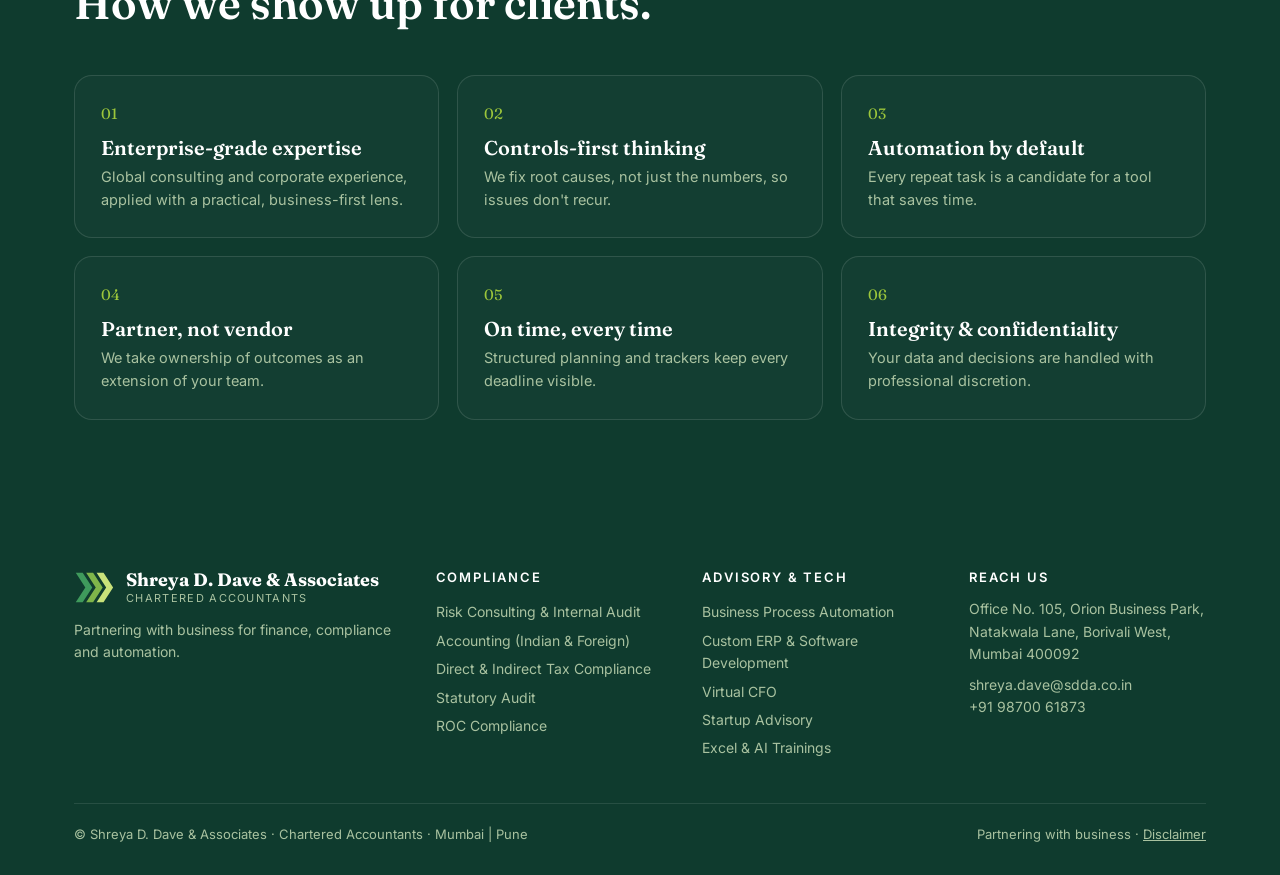
==== commit 984c290a: "Adopt the supplied website design as the whole site The supplied single-page design (Fraunces / Inte" ====
--- a/about.html
+++ b/about.html
@@ -3,193 +3,13 @@
 <head>
 <meta charset="utf-8">
 <meta name="viewport" content="width=device-width, initial-scale=1">
-<title>About the Firm · SDDA</title>
-<meta name="description" content="Shreya D. Dave & Associates, Chartered Accountants, established 2022, Mumbai and Pune.">
-<meta name="theme-color" content="#12524a">
-<link rel="icon" href="assets/img/favicon.svg" type="image/svg+xml">
-<link rel="preconnect" href="https://fonts.googleapis.com">
-<link rel="preconnect" href="https://fonts.gstatic.com" crossorigin>
-<link href="https://fonts.googleapis.com/css2?family=DM+Serif+Display&amp;family=Source+Code+Pro:wght@400;500;600&amp;family=Source+Sans+3:ital,wght@0,400;0,600;0,700;1,400&amp;display=swap" rel="stylesheet">
-<link rel="stylesheet" href="assets/css/style.css">
-<script>try{var t=localStorage.getItem("sdda-theme");if(t==="light"||t==="dark")document.documentElement.setAttribute("data-theme",t)}catch(e){}</script>
+<title>About · Shreya D. Dave &amp; Associates</title>
+<meta name="robots" content="noindex">
+<link rel="canonical" href="index.html#about">
+<meta http-equiv="refresh" content="0; url=index.html#about">
+<script>location.replace('index.html#about' + (location.search ? '' : ''));</script>
 </head>
-<body>
-<a class="sr-only" href="#main">Skip to content</a>
-<header class="site-header">
-  <div class="wrap nav">
-    <button class="icon-btn menu-btn" type="button" aria-label="Open menu" aria-expanded="false" aria-controls="nav-links"><svg viewBox="0 0 24 24" fill="none" stroke="currentColor" stroke-width="1.8" stroke-linecap="round" stroke-linejoin="round" aria-hidden="true"><path d="M4 6h16M4 12h16M4 18h16"/></svg></button>
-    <a class="brand" href="index.html" aria-label="SDDA home">
-      <svg class="brand-mark" viewBox="0 0 179 253" aria-hidden="true"><path d="M0 0H116L179 126.5L116 253H0Z" fill="#12524a"/><path d="M0 0H99L162 126.5L99 253H0Z" fill="#3e8549"/><path d="M0 0H79L142 126.5L79 253H0Z" fill="#e4f2b8"/><path d="M0 0H69L132 126.5L69 253H0Z" fill="#a9ce48"/></svg>
-      <span class="brand-text"><span class="brand-name">SDDA</span><span class="brand-sub">Chartered Accountants</span></span>
-    </a>
-    <ul class="nav-links" id="nav-links">
-        <li><a href="index.html">Home</a></li>
-        <li><a href="index.html#services">Services</a></li>
-        <li><a href="internal-audit.html">Internal Audit</a></li>
-        <li><a href="automation.html">Automation</a></li>
-        <li><a href="erp-solutions.html">Custom ERP</a></li>
-        <li><a href="about.html" aria-current="page">About</a></li>
-        <li><a href="contact.html">Contact</a></li>
-        <li class="nav-links-cta"><a href="contact.html">Discuss a process</a></li>
-    </ul>
-    <div class="nav-actions">
-      <button class="icon-btn theme-toggle" type="button" aria-label="Switch light or dark mode"><svg class="i-moon" viewBox="0 0 24 24" fill="none" stroke="currentColor" stroke-width="1.8" stroke-linecap="round" stroke-linejoin="round" aria-hidden="true"><path d="M21 12.8A9 9 0 1111.2 3a7 7 0 009.8 9.8z"/></svg><svg class="i-sun" viewBox="0 0 24 24" fill="none" stroke="currentColor" stroke-width="1.8" stroke-linecap="round" stroke-linejoin="round" aria-hidden="true"><circle cx="12" cy="12" r="4"/><path d="M12 2v2M12 20v2M4.9 4.9l1.4 1.4M17.7 17.7l1.4 1.4M2 12h2M20 12h2M4.9 19.1l1.4-1.4M17.7 6.3l1.4-1.4"/></svg></button>
-      <a class="btn btn--primary nav-cta" href="contact.html">Discuss a process</a>
-    </div>
-  </div>
-  <div class="nav-scrim"></div>
-</header>
-<main id="main">
-<section class="hero">
-  <div class="wrap page-hero">
-    <div class="crumbs"><a href="index.html">Home</a> / About</div>
-    <span class="eyebrow">About the firm</span>
-    <h1>Enterprise-grade controls, with a <em>partner's attention.</em></h1>
-    <p class="lead">SDDA is a firm of Chartered Accountants established in 2022, with offices in Mumbai and Pune.</p>
-  </div>
-</section>
-
-<section class="section">
-  <div class="wrap">
-    <div class="split">
-      <div>
-        <span class="eyebrow">Who we are</span>
-        <h2>Partners in finance, compliance and automation</h2>
-        <p>Our partners bring more than a decade of experience in internal audit, risk consulting and financial controls, gained at KPMG, EY and British Petroleum. That includes reviews across India, Vietnam, Russia and Malaysia, and leading multi-location, multi-process reviews end to end.</p>
-        <p>We started the firm on a simple conviction: every business, whatever its size, deserves enterprise-grade controls, decision-ready financial reporting and smooth compliance. It should come with the personal attention, agility and care of a partner who understands the business.</p>
-        <p>Our team brings together Chartered Accountants, Company Secretaries, MBAs and Excel &amp; automation specialists. Every engagement is handled by people who understand both the numbers and the business behind them.</p>
-      </div>
-      <div class="grid" style="gap:14px">
-        <div class="card vm"><span class="eyebrow">Our vision</span><p>To help founders and leadership teams build and scale with confidence, as their trusted partner for finance, compliance and automation, so they can focus on what they do best.</p></div>
-        <div class="card vm"><span class="eyebrow">Our mission</span><p>To bring clarity, control and efficiency to every business we serve, combining professional expertise with smart automation for accurate, timely, decision-ready support that grows with our clients.</p></div>
-      </div>
-    </div>
-  </div>
-</section>
-
-<section class="section section--alt">
-  <div class="wrap">
-    <div class="section-head">
-      <span class="eyebrow">What sets us apart</span>
-      <h2>How we work</h2>
-    </div>
-    <div class="grid grid-3">
-      <div class="card"><span class="ico"><svg viewBox="0 0 24 24" fill="none" stroke="currentColor" stroke-width="1.8" stroke-linecap="round" stroke-linejoin="round" aria-hidden="true"><circle cx="12" cy="12" r="10"/><path d="M2 12h20M12 2a15.3 15.3 0 014 10 15.3 15.3 0 01-4 10 15.3 15.3 0 01-4-10 15.3 15.3 0 014-10z"/></svg></span><h3>Enterprise-grade expertise</h3><p>Global consulting and corporate experience, applied with a practical, business-first approach.</p></div>
-      <div class="card"><span class="ico"><svg viewBox="0 0 24 24" fill="none" stroke="currentColor" stroke-width="1.8" stroke-linecap="round" stroke-linejoin="round" aria-hidden="true"><path d="M12 3l8 3v6c0 5-3.4 8.4-8 9-4.6-.6-8-4-8-9V6l8-3z"/><path d="M9 12l2 2 4-4"/></svg></span><h3>Controls-first thinking</h3><p>We fix root causes, not just the numbers, so issues don't come back.</p></div>
-      <div class="card"><span class="ico"><svg viewBox="0 0 24 24" fill="none" stroke="currentColor" stroke-width="1.8" stroke-linecap="round" stroke-linejoin="round" aria-hidden="true"><path d="M13 2L3 14h9l-1 8 10-12h-9l1-8z"/></svg></span><h3>Automation by default</h3><p>Every repeat task is a candidate for a tool that saves time.</p></div>
-      <div class="card"><span class="ico"><svg viewBox="0 0 24 24" fill="none" stroke="currentColor" stroke-width="1.8" stroke-linecap="round" stroke-linejoin="round" aria-hidden="true"><path d="M11 12h2a2 2 0 100-4h-3c-.6 0-1.1.2-1.4.6L3 14"/><path d="M7 18l1.6-1.4c.3-.4.8-.6 1.4-.6h4c1.1 0 2.1-.4 2.8-1.2l4.6-4.4a2 2 0 00-2.8-2.9l-4.2 3.9M2 13l6 6"/></svg></span><h3>Partner, not vendor</h3><p>We take ownership of outcomes as an extension of your team.</p></div>
-      <div class="card"><span class="ico"><svg viewBox="0 0 24 24" fill="none" stroke="currentColor" stroke-width="1.8" stroke-linecap="round" stroke-linejoin="round" aria-hidden="true"><circle cx="12" cy="12" r="9"/><path d="M12 7v5l3 3"/></svg></span><h3>On time, every time</h3><p>Structured planning and trackers keep every deadline visible.</p></div>
-      <div class="card"><span class="ico"><svg viewBox="0 0 24 24" fill="none" stroke="currentColor" stroke-width="1.8" stroke-linecap="round" stroke-linejoin="round" aria-hidden="true"><rect x="4" y="11" width="16" height="10" rx="2"/><path d="M8 11V7a4 4 0 018 0v4"/></svg></span><h3>Integrity &amp; confidentiality</h3><p>Your data and decisions are handled with professional discretion.</p></div>
-    </div>
-  </div>
-</section>
-
-<section class="section" id="services">
-  <div class="wrap">
-    <div class="section-head">
-      <span class="eyebrow">All services</span>
-      <h2>One partner across finance, compliance and automation</h2>
-    </div>
-    <div class="grid grid-3">
-      <a class="card card--link pillar" href="internal-audit.html"><span class="ico"><svg viewBox="0 0 24 24" fill="none" stroke="currentColor" stroke-width="1.8" stroke-linecap="round" stroke-linejoin="round" aria-hidden="true"><path d="M12 3l8 3v6c0 5-3.4 8.4-8 9-4.6-.6-8-4-8-9V6l8-3z"/><path d="M9 12l2 2 4-4"/></svg></span><h3>Risk Consulting &amp; Internal Audit</h3><p>Internal audit, due diligence, process reviews, SOP / RCM preparation, IFC / ICFR / SOX testing.</p><span class="more">Learn more <svg viewBox="0 0 24 24" fill="none" stroke="currentColor" stroke-width="1.8" stroke-linecap="round" stroke-linejoin="round" aria-hidden="true"><path d="M5 12h14M13 6l6 6-6 6"/></svg></span></a>
-      <a class="card card--link pillar" href="automation.html"><span class="ico"><svg viewBox="0 0 24 24" fill="none" stroke="currentColor" stroke-width="1.8" stroke-linecap="round" stroke-linejoin="round" aria-hidden="true"><path d="M13 2L3 14h9l-1 8 10-12h-9l1-8z"/></svg></span><h3>Business Process Automation</h3><p>Excel, VBA and Python tools and Power BI dashboards that cut manual effort in operations, finance and compliance.</p><span class="more">Learn more <svg viewBox="0 0 24 24" fill="none" stroke="currentColor" stroke-width="1.8" stroke-linecap="round" stroke-linejoin="round" aria-hidden="true"><path d="M5 12h14M13 6l6 6-6 6"/></svg></span></a>
-      <a class="card card--link pillar" href="erp-solutions.html"><span class="ico"><svg viewBox="0 0 24 24" fill="none" stroke="currentColor" stroke-width="1.8" stroke-linecap="round" stroke-linejoin="round" aria-hidden="true"><path d="M12 2l10 5-10 5L2 7l10-5z"/><path d="M2 17l10 5 10-5M2 12l10 5 10-5"/></svg></span><h3>Custom ERP Tools</h3><p>End-to-end web-based software built around your process, with controls and audit trail built in.</p><span class="more">Learn more <svg viewBox="0 0 24 24" fill="none" stroke="currentColor" stroke-width="1.8" stroke-linecap="round" stroke-linejoin="round" aria-hidden="true"><path d="M5 12h14M13 6l6 6-6 6"/></svg></span></a>
-      <div class="card"><span class="ico"><svg viewBox="0 0 24 24" fill="none" stroke="currentColor" stroke-width="1.8" stroke-linecap="round" stroke-linejoin="round" aria-hidden="true"><path d="M4 19.5A2.5 2.5 0 016.5 17H20V2H6.5A2.5 2.5 0 004 4.5v15z"/><path d="M4 19.5A2.5 2.5 0 006.5 22H20v-5"/></svg></span><h3>Accounting (Indian &amp; foreign)</h3><p>Bookkeeping, reconciliations, MIS and finalisation for Indian entities and overseas books.</p></div>
-      <div class="card"><span class="ico"><svg viewBox="0 0 24 24" fill="none" stroke="currentColor" stroke-width="1.8" stroke-linecap="round" stroke-linejoin="round" aria-hidden="true"><path d="M14 3H6a2 2 0 00-2 2v14a2 2 0 002 2h12a2 2 0 002-2V9l-6-6z"/><path d="M14 3v6h6M8 13h8M8 17h5"/></svg></span><h3>Direct &amp; indirect tax compliance</h3><p>Income tax, TDS, advance tax, GST returns and reconciliations, filed on time.</p></div>
-      <div class="card"><span class="ico"><svg viewBox="0 0 24 24" fill="none" stroke="currentColor" stroke-width="1.8" stroke-linecap="round" stroke-linejoin="round" aria-hidden="true"><circle cx="11" cy="11" r="7"/><path d="M21 21l-4.3-4.3"/></svg></span><h3>Statutory audit</h3><p>Independent audits with a sharp eye on controls and practical recommendations.</p></div>
-      <div class="card"><span class="ico"><svg viewBox="0 0 24 24" fill="none" stroke="currentColor" stroke-width="1.8" stroke-linecap="round" stroke-linejoin="round" aria-hidden="true"><path d="M3 3v18h18"/><path d="M7 15l4-4 3 3 5-6"/></svg></span><h3>Virtual CFO</h3><p>Budgeting, cash flow, MIS reviews and board-ready reporting, without a full-time hire.</p></div>
-      <div class="card"><span class="ico"><svg viewBox="0 0 24 24" fill="none" stroke="currentColor" stroke-width="1.8" stroke-linecap="round" stroke-linejoin="round" aria-hidden="true"><rect x="4" y="2" width="16" height="20" rx="2"/><path d="M9 22v-4h6v4M8 6h.01M16 6h.01M12 6h.01M12 10h.01M12 14h.01M16 10h.01M16 14h.01M8 10h.01M8 14h.01"/></svg></span><h3>ROC compliance</h3><p>Annual filings, event-based MCA forms, board and AGM documentation and statutory registers.</p></div>
-      <div class="card"><span class="ico"><svg viewBox="0 0 24 24" fill="none" stroke="currentColor" stroke-width="1.8" stroke-linecap="round" stroke-linejoin="round" aria-hidden="true"><path d="M4.5 16.5c-1.5 1.3-2 5-2 5s3.7-.5 5-2c.7-.8.7-2.1-.1-2.9a2.2 2.2 0 00-2.9-.1z"/><path d="M12 15l-3-3a22 22 0 012-4A12.9 12.9 0 0122 2c0 2.7-.8 7.5-6 11a22.4 22.4 0 01-4 2z"/><path d="M9 12H4s.6-3 2-4c1.6-1.1 5 0 5 0M12 15v5s3-.6 4-2c1.1-1.6 0-5 0-5"/></svg></span><h3>Startup advisory</h3><p>Entity set-up, registrations, a compliance calendar and finance foundations for founders.</p></div>
-      <a class="card card--link" href="automation.html#training"><span class="ico"><svg viewBox="0 0 24 24" fill="none" stroke="currentColor" stroke-width="1.8" stroke-linecap="round" stroke-linejoin="round" aria-hidden="true"><path d="M22 10L12 5 2 10l10 5 10-5z"/><path d="M6 12v5c3 2 9 2 12 0v-5"/></svg></span><h3>Excel &amp; AI trainings</h3><p>Practical workshops that help teams work faster with Excel and AI tools.</p><span class="more">Learn more <svg viewBox="0 0 24 24" fill="none" stroke="currentColor" stroke-width="1.8" stroke-linecap="round" stroke-linejoin="round" aria-hidden="true"><path d="M5 12h14M13 6l6 6-6 6"/></svg></span></a>
-      <div class="card"><span class="ico"><svg viewBox="0 0 24 24" fill="none" stroke="currentColor" stroke-width="1.8" stroke-linecap="round" stroke-linejoin="round" aria-hidden="true"><circle cx="8" cy="8" r="6"/><path d="M18.1 10.4A6 6 0 1110.3 18M7 6h1v4M16.7 13.9l.7.7-2.8 2.8"/></svg></span><h3>Unclaimed asset recovery</h3><p>Recovery of unclaimed shares and dividends from IEPF, from paperwork to final credit.</p></div>
-    </div>
-  </div>
-</section>
-
-<section class="section section--alt">
-  <div class="wrap">
-    <div class="section-head">
-      <span class="eyebrow">Industries</span>
-      <h2>Sectors we have worked in</h2>
-    </div>
-    <div class="industries">
-      <div class="industry"><svg viewBox="0 0 24 24" fill="none" stroke="currentColor" stroke-width="1.8" stroke-linecap="round" stroke-linejoin="round" aria-hidden="true"><path d="M1 3h15v13H1zM16 8h4l3 3v5h-7"/><circle cx="5.5" cy="18.5" r="2.5"/><circle cx="18.5" cy="18.5" r="2.5"/></svg> Logistics</div>
-      <div class="industry"><svg viewBox="0 0 24 24" fill="none" stroke="currentColor" stroke-width="1.8" stroke-linecap="round" stroke-linejoin="round" aria-hidden="true"><path d="M22 10L12 5 2 10l10 5 10-5z"/><path d="M6 12v5c3 2 9 2 12 0v-5"/></svg> Education</div>
-      <div class="industry"><svg viewBox="0 0 24 24" fill="none" stroke="currentColor" stroke-width="1.8" stroke-linecap="round" stroke-linejoin="round" aria-hidden="true"><rect x="2" y="2" width="20" height="20" rx="2"/><path d="M7 2v20M17 2v20M2 12h20M2 7h5M2 17h5M17 17h5M17 7h5"/></svg> Media</div>
-      <div class="industry"><svg viewBox="0 0 24 24" fill="none" stroke="currentColor" stroke-width="1.8" stroke-linecap="round" stroke-linejoin="round" aria-hidden="true"><circle cx="9" cy="21" r="1"/><circle cx="20" cy="21" r="1"/><path d="M1 1h4l2.7 13.4a2 2 0 002 1.6h9.7a2 2 0 002-1.6L23 6H6"/></svg> FMCG</div>
-      <div class="industry"><svg viewBox="0 0 24 24" fill="none" stroke="currentColor" stroke-width="1.8" stroke-linecap="round" stroke-linejoin="round" aria-hidden="true"><path d="M12 2.7l5.7 5.6a8 8 0 11-11.4 0z"/></svg> Petroleum</div>
-      <div class="industry"><svg viewBox="0 0 24 24" fill="none" stroke="currentColor" stroke-width="1.8" stroke-linecap="round" stroke-linejoin="round" aria-hidden="true"><path d="M2 20V8l6 4V8l6 4V4h4l2 16H2z"/></svg> Manufacturing</div>
-      <div class="industry"><svg viewBox="0 0 24 24" fill="none" stroke="currentColor" stroke-width="1.8" stroke-linecap="round" stroke-linejoin="round" aria-hidden="true"><path d="M3 9l1-5h16l1 5M3 9v11h18V9M3 9h18M9 20v-6h6v6"/></svg> Retail</div>
-      <div class="industry"><svg viewBox="0 0 24 24" fill="none" stroke="currentColor" stroke-width="1.8" stroke-linecap="round" stroke-linejoin="round" aria-hidden="true"><path d="M16 3l4 4-4 4M20 7H4M8 21l-4-4 4-4M4 17h16"/></svg> Trading</div>
-    </div>
-  </div>
-</section>
-
-<section class="section">
-  <div class="wrap">
-    <div class="grid grid-2">
-      <div class="card"><span class="ico"><svg viewBox="0 0 24 24" fill="none" stroke="currentColor" stroke-width="1.8" stroke-linecap="round" stroke-linejoin="round" aria-hidden="true"><path d="M21 10c0 7-9 13-9 13S3 17 3 10a9 9 0 0118 0z"/><circle cx="12" cy="10" r="3"/></svg></span><h3>Mumbai</h3><p>Office No. 105, Orion Business Park, Natakwala Lane, Borivali West, Mumbai 400092</p></div>
-      <div class="card"><span class="ico"><svg viewBox="0 0 24 24" fill="none" stroke="currentColor" stroke-width="1.8" stroke-linecap="round" stroke-linejoin="round" aria-hidden="true"><path d="M21 10c0 7-9 13-9 13S3 17 3 10a9 9 0 0118 0z"/><circle cx="12" cy="10" r="3"/></svg></span><h3>Pune</h3><p>Pune office. <a href="contact.html">Contact us</a> for the address and appointments.</p></div>
-    </div>
-  </div>
-</section>
-
-</main>
-<footer class="site-footer">
-  <div class="wrap">
-    <div class="footer-grid">
-      <div>
-        <a class="brand" href="index.html"><svg class="brand-mark" viewBox="0 0 179 253" aria-hidden="true"><path d="M0 0H116L179 126.5L116 253H0Z" fill="#12524a"/><path d="M0 0H99L162 126.5L99 253H0Z" fill="#3e8549"/><path d="M0 0H79L142 126.5L79 253H0Z" fill="#e4f2b8"/><path d="M0 0H69L132 126.5L69 253H0Z" fill="#a9ce48"/></svg><span class="brand-text"><span class="brand-name">SDDA</span><span class="brand-sub">Chartered Accountants · Est. 2022</span></span></a>
-        <p class="mt-2">A firm of Chartered Accountants in Mumbai and Pune: accounting, tax, audit and compliance, with specialised practices in internal audit, process automation and custom ERP tools.</p>
-      </div>
-      <div>
-        <h4>Focus areas</h4>
-        <ul>
-          <li><a href="internal-audit.html">Internal Audit &amp; Risk</a></li>
-          <li><a href="automation.html">Process Automation</a></li>
-          <li><a href="erp-solutions.html">Custom ERP Tools</a></li>
-          <li><a href="automation.html#dashboards">Power BI Dashboards</a></li>
-          <li><a href="automation.html#training">Excel &amp; AI Training</a></li>
-        </ul>
-      </div>
-      <div>
-        <h4>Firm</h4>
-        <ul>
-          <li><a href="about.html">About us</a></li>
-          <li><a href="about.html#services">All services</a></li>
-          <li><a href="contact.html">Contact</a></li>
-        </ul>
-      </div>
-      <div>
-        <h4>Offices</h4>
-        <ul>
-          <li>Office No. 105, Orion Business Park, Natakwala Lane, Borivali West, Mumbai 400092</li>
-          <li>Pune</li>
-          <li><a href="mailto:info@sdda.co.in">info@sdda.co.in</a></li>
-          <li><a href="tel:+919870061873">+91 98700 61873</a></li>
-        </ul>
-      </div>
-    </div>
-    <div class="footer-bottom">
-      <span>© <span data-year>2026</span> Shreya D. Dave &amp; Associates, Chartered Accountants. All rights reserved.</span>
-      <button type="button" data-open-disclaimer>Disclaimer</button>
-    </div>
-  </div>
-</footer>
-
-<div class="disclaimer" id="disclaimer" role="dialog" aria-modal="true" aria-labelledby="disclaimer-title">
-  <div class="disclaimer-box">
-    <h3 id="disclaimer-title">Disclaimer</h3>
-    <p>Under the rules of the Institute of Chartered Accountants of India (ICAI), chartered accountants may not advertise or solicit work. By clicking “I agree”, you confirm that:</p>
-    <ul>
-      <li>you are looking for information about the firm on your own, and no one from the firm has invited or solicited you;</li>
-      <li>the information on this website is not an advertisement and is not meant to create a client relationship;</li>
-      <li>nothing on this website is professional advice. Please consult us before acting on anything here;</li>
-      <li>the examples and figures shown are illustrative only and do not relate to any client.</li>
-    </ul>
-    <div class="btn-row mt-3"><button class="btn btn--primary" type="button" data-agree>I agree</button></div>
-  </div>
-</div>
-<script src="assets/js/main.js"></script>
+<body style="font-family:system-ui,sans-serif;background:#fbf8ef;color:#17231e;padding:40px">
+<p>This page has moved. <a href="index.html#about">Continue to About</a>.</p>
 </body>
 </html>
